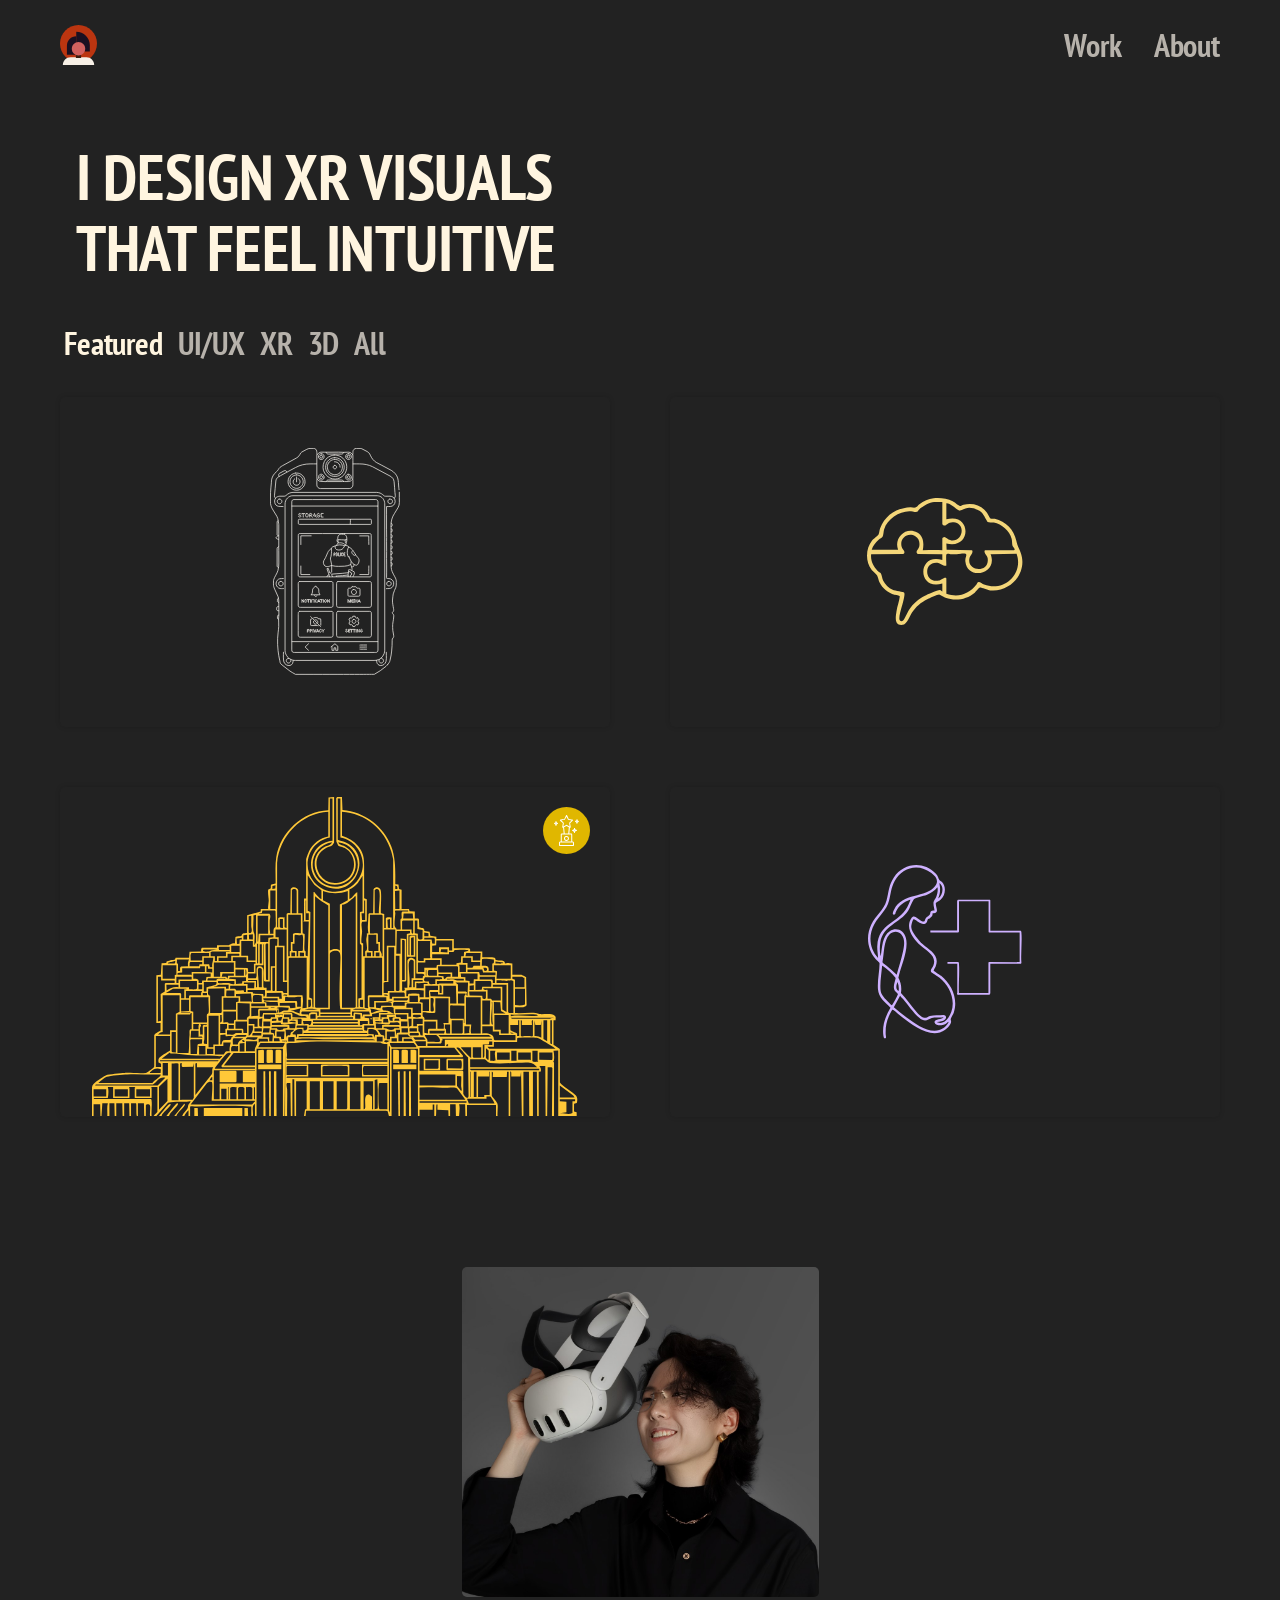
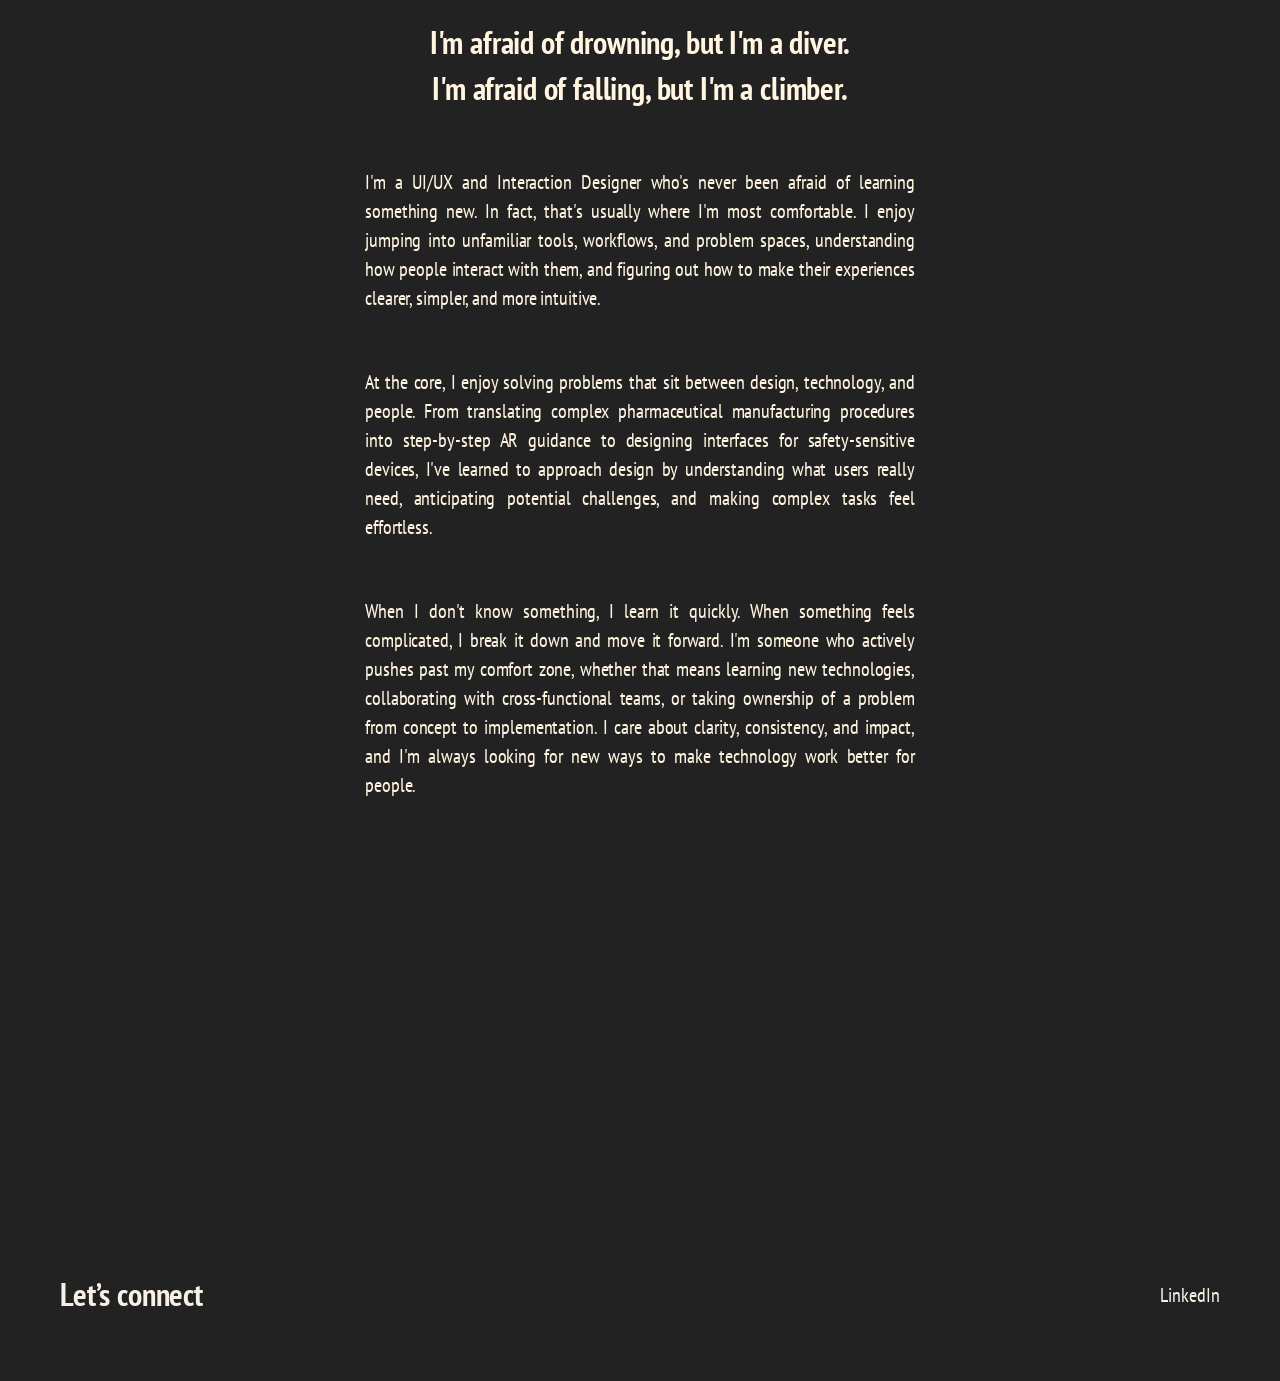
==== index.html @ 5ffb1cdc "Initial commit" ====
<!doctype html>
<html lang="en">
<head>
<meta charset="utf-8">
<meta name="viewport" content="width=device-width, initial-scale=1">
<title>Xinyu Jane Yao — Work</title>
<meta name="description" content="Xinyu Jane Yao — UI/UX, interaction and XR design portfolio.">
<link rel="icon" href="assets/logo.svg" type="image/svg+xml">
<link rel="preconnect" href="https://fonts.googleapis.com">
<link rel="stylesheet" href="https://fonts.googleapis.com/css2?family=PT+Sans+Narrow:wght@400;700&amp;display=swap">
<style>
body{margin:0;background:#222}
a{color:#fff5e0;text-decoration:none}a:hover{color:#ffffff}
.rot{transition:opacity 500ms ease-in-out, transform 500ms ease-in-out}
.fade{transition:opacity 300ms ease, box-shadow 300ms ease}
@media (prefers-reduced-motion: reduce){.rot,.fade{transition:none}}
</style>
<link rel="stylesheet" href="site.css">
</head>
<body>
<div style="width: 100%; min-height: 100vh; background: #222222; color: #fff5e0; font-family: 'PT Sans Narrow', sans-serif; display: flex; flex-direction: column; align-items: center; gap: 60px; overflow-x: clip">

<header style="width: 100%; max-width: 1280px; box-sizing: border-box; padding: 24px clamp(16px, 4.7vw, 60px); display: flex; justify-content: space-between; align-items: center; gap: 16px">
<a href="#" aria-label="Xinyu Jane Yao — home" style="display: block; width: 37px; height: 40px"><img src="assets/logo.svg" alt="" style="display: block; width: 37px; height: 40px"></a>
<nav aria-label="Main" style="display: flex; align-items: center; gap: 32px">
<a href="#" style="font-weight: 700; font-size: 32px; letter-spacing: -0.16px; line-height: 0.95; color: rgba(247,240,230,0.7); border-radius: 12px; padding: 6px 0">Work</a>
<a href="#about" style="font-weight: 700; font-size: 32px; letter-spacing: -0.16px; line-height: 0.95; color: rgba(247,240,230,0.7); border-radius: 12px; padding: 6px 0">About</a>
</nav>
</header>

<main style="width: 100%; display: flex; flex-direction: column; align-items: center; gap: 30px">
<section aria-label="Intro" style="width: 100%; max-width: 1160px; box-sizing: border-box; padding: 0 16px 15px">
<h1 style="margin: 0; font-weight: 700; font-size: clamp(36px, 5vw, 64px); letter-spacing: -0.32px; line-height: 0.85; color: #fff5e0; display: flex; flex-direction: column; gap: 16px">
<span>I DESIGN XR VISUALS</span>
<span>THAT FEEL <span style="position: relative; display: inline-block; vertical-align: baseline"><span aria-hidden="true" style="opacity: 0">INTUITIVE</span><span class="rot" aria-hidden="false" style="position: absolute; left: 0; top: 0; white-space: nowrap; opacity: 1; transform: translateY(0)">INTUITIVE</span><span class="rot" aria-hidden="true" style="position: absolute; left: 0; top: 0; white-space: nowrap; opacity: 0; transform: translateY(-8px)">IMMERSIVE</span><span class="rot" aria-hidden="true" style="position: absolute; left: 0; top: 0; white-space: nowrap; opacity: 0; transform: translateY(-8px)">JOYFUL</span></span></span>
</h1>
</section>

<section aria-label="Projects" style="width: 100%; max-width: 1220px; box-sizing: border-box; padding: 0 16px; display: flex; flex-direction: column; align-items: center">
<div role="group" aria-label="Filter projects" style="width: 100%; max-width: 1152px; display: flex; flex-wrap: wrap; align-items: center; gap: 15px">

<button type="button" aria-pressed="true" style="background: none; border: none; cursor: pointer; padding: 8px 0; min-height: 44px; border-radius: 12px; font-family: 'PT Sans Narrow', sans-serif; font-weight: 700; font-size: clamp(24px, 2.5vw, 32px); letter-spacing: -0.16px; line-height: 0.95; color: #fff5e0" data-filter="Featured">Featured</button>

<button type="button" aria-pressed="false" style="background: none; border: none; cursor: pointer; padding: 8px 0; min-height: 44px; border-radius: 12px; font-family: 'PT Sans Narrow', sans-serif; font-weight: 700; font-size: clamp(24px, 2.5vw, 32px); letter-spacing: -0.16px; line-height: 0.95; color: rgba(247,240,230,0.7)" data-filter="UI/UX">UI/UX</button>

<button type="button" aria-pressed="false" style="background: none; border: none; cursor: pointer; padding: 8px 0; min-height: 44px; border-radius: 12px; font-family: 'PT Sans Narrow', sans-serif; font-weight: 700; font-size: clamp(24px, 2.5vw, 32px); letter-spacing: -0.16px; line-height: 0.95; color: rgba(247,240,230,0.7)" data-filter="XR">XR</button>

<button type="button" aria-pressed="false" style="background: none; border: none; cursor: pointer; padding: 8px 0; min-height: 44px; border-radius: 12px; font-family: 'PT Sans Narrow', sans-serif; font-weight: 700; font-size: clamp(24px, 2.5vw, 32px); letter-spacing: -0.16px; line-height: 0.95; color: rgba(247,240,230,0.7)" data-filter="3D">3D</button>

<button type="button" aria-pressed="false" style="background: none; border: none; cursor: pointer; padding: 8px 0; min-height: 44px; border-radius: 12px; font-family: 'PT Sans Narrow', sans-serif; font-weight: 700; font-size: clamp(24px, 2.5vw, 32px); letter-spacing: -0.16px; line-height: 0.95; color: rgba(247,240,230,0.7)" data-filter="All">All</button>

</div>

<div style="width: 100%; max-width: 1160px; padding: 30px 0; display: flex; flex-wrap: wrap; justify-content: center; gap: 60px">

<a class="fade card" href="BWC.dc.html" aria-label="Body-Worn Camera — UI/UX | Human-Centered Design, 2026" style="--rgb: 244,242,237; position: relative; display: block; flex: 1 1 420px; max-width: 550px; min-width: 0; aspect-ratio: 5 / 3; border-radius: 5px; overflow: hidden; background: #222222; box-shadow: 0 0 5px 0 rgba(0,0,0,0.15)">
<div style="position: absolute; inset: 0; display: flex; justify-content: center; align-items: center">
<img src="assets/thumb-bwc.svg" alt="" style="display: block; width: 23.8%; height: 68.8%; object-fit: contain">
</div>

<div class="fade ov" style="position: absolute; inset: 0; border-radius: 5px; background: #222222; display: flex; flex-direction: column; align-items: center; justify-content: center; gap: 15px; box-shadow: inset 0 0 5px 0 rgba(244,242,237,0.25); opacity: 0">

<p style="position: relative; margin: 0; font-weight: 700; font-size: 32px; letter-spacing: -0.16px; line-height: 0.95; text-align: center; color: #fff5e0">Body-Worn Camera</p>
<div style="position: relative; display: flex; flex-direction: column; align-items: center">
<p style="margin: 0; font-size: 20px; letter-spacing: -0.1px; line-height: 1.45; text-align: center; color: #fff5e0">UI/UX | Human-Centered Design</p>
<p style="margin: 0; font-size: 20px; letter-spacing: -0.1px; line-height: 1.45; text-align: center; color: #fff5e0">2026</p>
</div>
</div>
</a>

<a class="fade card" href="AppliedBehavior.dc.html" aria-label="Applied Behavior — Medical | Education | Unity, 2025" style="--rgb: 244,214,121; position: relative; display: block; flex: 1 1 420px; max-width: 550px; min-width: 0; aspect-ratio: 5 / 3; border-radius: 5px; overflow: hidden; background: #222222; box-shadow: 0 0 5px 0 rgba(0,0,0,0.15)">
<div style="position: absolute; inset: 0; display: flex; justify-content: center; align-items: center">
<img src="assets/thumb-applied-behavior.svg" alt="" style="display: block; width: 28.5%; height: 38.8%; object-fit: contain">
</div>

<div class="fade ov" style="position: absolute; inset: 0; border-radius: 5px; background: #222222; display: flex; flex-direction: column; align-items: center; justify-content: center; gap: 15px; box-shadow: inset 0 0 5px 0 rgba(244,214,121,0.25); opacity: 0">

<p style="position: relative; margin: 0; font-weight: 700; font-size: 32px; letter-spacing: -0.16px; line-height: 0.95; text-align: center; color: #fff5e0">Applied Behavior</p>
<div style="position: relative; display: flex; flex-direction: column; align-items: center">
<p style="margin: 0; font-size: 20px; letter-spacing: -0.1px; line-height: 1.45; text-align: center; color: #fff5e0">Medical | Education | Unity</p>
<p style="margin: 0; font-size: 20px; letter-spacing: -0.1px; line-height: 1.45; text-align: center; color: #fff5e0">2025</p>
</div>
</div>
</a>

<a class="fade card" href="Machine.dc.html" aria-label="The Machine — 3D Environment Art | Unreal Engine, 2025" style="--rgb: 255,200,56; position: relative; display: block; flex: 1 1 420px; max-width: 550px; min-width: 0; aspect-ratio: 5 / 3; border-radius: 5px; overflow: hidden; background: #222222; box-shadow: 0 0 5px 0 rgba(0,0,0,0.15)">
<div style="position: absolute; inset: 0; display: flex; justify-content: center; align-items: flex-end">
<img src="assets/thumb-machine.svg" alt="" style="display: block; width: 88.24%; height: 96.97%; object-fit: contain">
</div>

<img src="assets/machine-medal.svg" alt="" style="position: absolute; right: 20px; top: 20px; width: 47px; height: 47px; z-index: 1">

<div class="fade ov" style="position: absolute; inset: 0; border-radius: 5px; background: #222222; display: flex; flex-direction: column; align-items: center; justify-content: center; gap: 15px; box-shadow: inset 0 0 5px 0 rgba(255,200,56,0.25); opacity: 0">

<img src="assets/render-0004.jpg" alt="" style="position: absolute; inset: 0; width: 100%; height: 100%; object-fit: cover; opacity: 0.2; border-radius: 5px; pointer-events: none">

<p style="position: relative; margin: 0; font-weight: 700; font-size: 32px; letter-spacing: -0.16px; line-height: 0.95; text-align: center; color: #fff5e0">The Machine</p>
<div style="position: relative; display: flex; flex-direction: column; align-items: center">
<p style="margin: 0; font-size: 20px; letter-spacing: -0.1px; line-height: 1.45; text-align: center; color: #fff5e0">3D Environment Art | Unreal Engine</p>
<p style="margin: 0; font-size: 20px; letter-spacing: -0.1px; line-height: 1.45; text-align: center; color: #fff5e0">2025</p>
</div>
</div>
</a>

<a class="fade card" href="Obstetrics.dc.html" aria-label="Obstetrics — Medical | Unity, 2025 - 2026" style="--rgb: 206,177,255; position: relative; display: block; flex: 1 1 420px; max-width: 550px; min-width: 0; aspect-ratio: 5 / 3; border-radius: 5px; overflow: hidden; background: #222222; box-shadow: 0 0 5px 0 rgba(0,0,0,0.15)">
<div style="position: absolute; inset: 0; display: flex; justify-content: center; align-items: center">
<img src="assets/thumb-obstetrics.svg" alt="" style="display: block; width: 28%; height: 52.7%; object-fit: contain">
</div>

<div class="fade ov" style="position: absolute; inset: 0; border-radius: 5px; background: #222222; display: flex; flex-direction: column; align-items: center; justify-content: center; gap: 15px; box-shadow: inset 0 0 5px 0 rgba(206,177,255,0.25); opacity: 0">

<p style="position: relative; margin: 0; font-weight: 700; font-size: 32px; letter-spacing: -0.16px; line-height: 0.95; text-align: center; color: #fff5e0">Obstetrics</p>
<div style="position: relative; display: flex; flex-direction: column; align-items: center">
<p style="margin: 0; font-size: 20px; letter-spacing: -0.1px; line-height: 1.45; text-align: center; color: #fff5e0">Medical | Unity</p>
<p style="margin: 0; font-size: 20px; letter-spacing: -0.1px; line-height: 1.45; text-align: center; color: #fff5e0">2025 - 2026</p>
</div>
</div>
</a>


</div>
</section>
</main>

<section id="about" aria-label="About Jane" style="width: 100%; max-width: 1280px; box-sizing: border-box; padding: 60px clamp(16px, 5vw, 64px); display: flex; flex-direction: column; align-items: center; gap: 30px; height: 1542px">
<img src="assets/profile.jpg" alt="Jane smiling and lifting a VR headset off her head" style="display: block; width: 357px; max-width: 100%; aspect-ratio: 357 / 330; object-fit: cover; object-position: 20% 0; border-radius: 5px">
<div style="width: 100%; max-width: 1160px; display: flex; flex-direction: column; align-items: center; gap: 45px">
<h2 style="margin: 0; width: 100%; font-weight: 700; font-size: 32px; letter-spacing: -0.16px; line-height: 0.95; text-align: center; color: #fff5e0; display: flex; flex-direction: column; gap: 16px">
<span>I'm afraid of drowning, but I'm a diver.</span>
<span>I'm afraid of falling, but I'm a climber.</span>
</h2>
<div style="width: 100%; display: flex; flex-direction: column; align-items: center; gap: 15px">
<div style="margin: 0; width: 100%; max-width: 550px; font-size: 20px; letter-spacing: -0.1px; line-height: 1.45; text-align: justify; color: #fff5e0"><p data-pm-slice="1 1 []">I'm a UI/UX and Interaction Designer who's never been afraid of learning something new. In fact, that's usually where I'm most comfortable. I enjoy jumping into unfamiliar tools, workflows, and problem spaces, understanding how people interact with them, and figuring out how to make their experiences clearer, simpler, and more intuitive.</p></div>
<div style="margin: 0; width: 100%; max-width: 550px; font-size: 20px; letter-spacing: -0.1px; line-height: 1.45; text-align: justify; color: #fff5e0"><p data-pm-slice="1 1 []">At the core, I enjoy solving problems that sit between design, technology, and people. From translating complex pharmaceutical manufacturing procedures into step-by-step AR guidance to designing interfaces for safety-sensitive devices, I've learned to approach design by understanding what users really need, anticipating potential challenges, and making complex tasks feel effortless.</p></div>
<div style="margin: 0; width: 100%; max-width: 550px; font-size: 20px; letter-spacing: -0.1px; line-height: 1.45; text-align: justify; color: #fff5e0"><p data-pm-slice="1 1 []">When I don't know something, I learn it quickly. When something feels complicated, I break it down and move it forward. I'm someone who actively pushes past my comfort zone, whether that means learning new technologies, collaborating with cross-functional teams, or taking ownership of a problem from concept to implementation. I care about clarity, consistency, and impact, and I'm always looking for new ways to make technology work better for people.</p></div>
</div>
</div>
</section>

<footer style="width: 100%; max-width: 1280px; box-sizing: border-box; padding: 64px clamp(16px, 4.7vw, 60px); display: flex; justify-content: space-between; align-items: center; gap: 16px">
<p style="margin: 0; font-weight: 700; font-size: 32px; letter-spacing: -0.16px; line-height: 0.95; color: #f7f0e6">Let’s connect</p>
<nav aria-label="Social">
<a href="https://www.linkedin.com/in/xinyu-jane-yao-3784961b5" style="display: inline-flex; align-items: center; min-height: 44px; font-size: 20px; color: #f7f0e6">LinkedIn</a>
</nav>
</footer>

</div>
<template data-view="UI/UX"><section aria-label="Projects" style="width: 100%; max-width: 1220px; box-sizing: border-box; padding: 0 16px; display: flex; flex-direction: column; align-items: center">
<div role="group" aria-label="Filter projects" style="width: 100%; max-width: 1152px; display: flex; flex-wrap: wrap; align-items: center; gap: 15px">

<button type="button" aria-pressed="false" style="background: none; border: none; cursor: pointer; padding: 8px 0; min-height: 44px; border-radius: 12px; font-family: 'PT Sans Narrow', sans-serif; font-weight: 700; font-size: clamp(24px, 2.5vw, 32px); letter-spacing: -0.16px; line-height: 0.95; color: rgba(247,240,230,0.7)" data-filter="Featured">Featured</button>

<button type="button" aria-pressed="true" style="background: none; border: none; cursor: pointer; padding: 8px 0; min-height: 44px; border-radius: 12px; font-family: 'PT Sans Narrow', sans-serif; font-weight: 700; font-size: clamp(24px, 2.5vw, 32px); letter-spacing: -0.16px; line-height: 0.95; color: #fff5e0" data-filter="UI/UX">UI/UX</button>

<button type="button" aria-pressed="false" style="background: none; border: none; cursor: pointer; padding: 8px 0; min-height: 44px; border-radius: 12px; font-family: 'PT Sans Narrow', sans-serif; font-weight: 700; font-size: clamp(24px, 2.5vw, 32px); letter-spacing: -0.16px; line-height: 0.95; color: rgba(247,240,230,0.7)" data-filter="XR">XR</button>

<button type="button" aria-pressed="false" style="background: none; border: none; cursor: pointer; padding: 8px 0; min-height: 44px; border-radius: 12px; font-family: 'PT Sans Narrow', sans-serif; font-weight: 700; font-size: clamp(24px, 2.5vw, 32px); letter-spacing: -0.16px; line-height: 0.95; color: rgba(247,240,230,0.7)" data-filter="3D">3D</button>

<button type="button" aria-pressed="false" style="background: none; border: none; cursor: pointer; padding: 8px 0; min-height: 44px; border-radius: 12px; font-family: 'PT Sans Narrow', sans-serif; font-weight: 700; font-size: clamp(24px, 2.5vw, 32px); letter-spacing: -0.16px; line-height: 0.95; color: rgba(247,240,230,0.7)" data-filter="All">All</button>

</div>

<div style="width: 100%; max-width: 1160px; padding: 30px 0; display: flex; flex-wrap: wrap; justify-content: center; gap: 60px">

<a class="fade card" href="BWC.dc.html" aria-label="Body-Worn Camera — UI/UX | Human-Centered Design, 2026" style="--rgb: 244,242,237; position: relative; display: block; flex: 1 1 420px; max-width: 550px; min-width: 0; aspect-ratio: 5 / 3; border-radius: 5px; overflow: hidden; background: #222222; box-shadow: 0 0 5px 0 rgba(0,0,0,0.15)">
<div style="position: absolute; inset: 0; display: flex; justify-content: center; align-items: center">
<img src="assets/thumb-bwc.svg" alt="" style="display: block; width: 23.8%; height: 68.8%; object-fit: contain">
</div>

<div class="fade ov" style="position: absolute; inset: 0; border-radius: 5px; background: #222222; display: flex; flex-direction: column; align-items: center; justify-content: center; gap: 15px; box-shadow: inset 0 0 5px 0 rgba(244,242,237,0.25); opacity: 0">

<p style="position: relative; margin: 0; font-weight: 700; font-size: 32px; letter-spacing: -0.16px; line-height: 0.95; text-align: center; color: #fff5e0">Body-Worn Camera</p>
<div style="position: relative; display: flex; flex-direction: column; align-items: center">
<p style="margin: 0; font-size: 20px; letter-spacing: -0.1px; line-height: 1.45; text-align: center; color: #fff5e0">UI/UX | Human-Centered Design</p>
<p style="margin: 0; font-size: 20px; letter-spacing: -0.1px; line-height: 1.45; text-align: center; color: #fff5e0">2026</p>
</div>
</div>
</a>


</div>
</section></template>
<template data-view="XR"><section aria-label="Projects" style="width: 100%; max-width: 1220px; box-sizing: border-box; padding: 0 16px; display: flex; flex-direction: column; align-items: center">
<div role="group" aria-label="Filter projects" style="width: 100%; max-width: 1152px; display: flex; flex-wrap: wrap; align-items: center; gap: 15px">

<button type="button" aria-pressed="false" style="background: none; border: none; cursor: pointer; padding: 8px 0; min-height: 44px; border-radius: 12px; font-family: 'PT Sans Narrow', sans-serif; font-weight: 700; font-size: clamp(24px, 2.5vw, 32px); letter-spacing: -0.16px; line-height: 0.95; color: rgba(247,240,230,0.7)" data-filter="Featured">Featured</button>

<button type="button" aria-pressed="false" style="background: none; border: none; cursor: pointer; padding: 8px 0; min-height: 44px; border-radius: 12px; font-family: 'PT Sans Narrow', sans-serif; font-weight: 700; font-size: clamp(24px, 2.5vw, 32px); letter-spacing: -0.16px; line-height: 0.95; color: rgba(247,240,230,0.7)" data-filter="UI/UX">UI/UX</button>

<button type="button" aria-pressed="true" style="background: none; border: none; cursor: pointer; padding: 8px 0; min-height: 44px; border-radius: 12px; font-family: 'PT Sans Narrow', sans-serif; font-weight: 700; font-size: clamp(24px, 2.5vw, 32px); letter-spacing: -0.16px; line-height: 0.95; color: #fff5e0" data-filter="XR">XR</button>

<button type="button" aria-pressed="false" style="background: none; border: none; cursor: pointer; padding: 8px 0; min-height: 44px; border-radius: 12px; font-family: 'PT Sans Narrow', sans-serif; font-weight: 700; font-size: clamp(24px, 2.5vw, 32px); letter-spacing: -0.16px; line-height: 0.95; color: rgba(247,240,230,0.7)" data-filter="3D">3D</button>

<button type="button" aria-pressed="false" style="background: none; border: none; cursor: pointer; padding: 8px 0; min-height: 44px; border-radius: 12px; font-family: 'PT Sans Narrow', sans-serif; font-weight: 700; font-size: clamp(24px, 2.5vw, 32px); letter-spacing: -0.16px; line-height: 0.95; color: rgba(247,240,230,0.7)" data-filter="All">All</button>

</div>

<div style="width: 100%; max-width: 1160px; padding: 30px 0; display: flex; flex-wrap: wrap; justify-content: center; gap: 60px">

<a class="fade card" href="AppliedBehavior.dc.html" aria-label="Applied Behavior — Medical | Education | Unity, 2025" style="--rgb: 244,214,121; position: relative; display: block; flex: 1 1 420px; max-width: 550px; min-width: 0; aspect-ratio: 5 / 3; border-radius: 5px; overflow: hidden; background: #222222; box-shadow: 0 0 5px 0 rgba(0,0,0,0.15)">
<div style="position: absolute; inset: 0; display: flex; justify-content: center; align-items: center">
<img src="assets/thumb-applied-behavior.svg" alt="" style="display: block; width: 28.5%; height: 38.8%; object-fit: contain">
</div>

<div class="fade ov" style="position: absolute; inset: 0; border-radius: 5px; background: #222222; display: flex; flex-direction: column; align-items: center; justify-content: center; gap: 15px; box-shadow: inset 0 0 5px 0 rgba(244,214,121,0.25); opacity: 0">

<p style="position: relative; margin: 0; font-weight: 700; font-size: 32px; letter-spacing: -0.16px; line-height: 0.95; text-align: center; color: #fff5e0">Applied Behavior</p>
<div style="position: relative; display: flex; flex-direction: column; align-items: center">
<p style="margin: 0; font-size: 20px; letter-spacing: -0.1px; line-height: 1.45; text-align: center; color: #fff5e0">Medical | Education | Unity</p>
<p style="margin: 0; font-size: 20px; letter-spacing: -0.1px; line-height: 1.45; text-align: center; color: #fff5e0">2025</p>
</div>
</div>
</a>

<a class="fade card" href="Obstetrics.dc.html" aria-label="Obstetrics — Medical | Unity, 2025 - 2026" style="--rgb: 206,177,255; position: relative; display: block; flex: 1 1 420px; max-width: 550px; min-width: 0; aspect-ratio: 5 / 3; border-radius: 5px; overflow: hidden; background: #222222; box-shadow: 0 0 5px 0 rgba(0,0,0,0.15)">
<div style="position: absolute; inset: 0; display: flex; justify-content: center; align-items: center">
<img src="assets/thumb-obstetrics.svg" alt="" style="display: block; width: 28%; height: 52.7%; object-fit: contain">
</div>

<div class="fade ov" style="position: absolute; inset: 0; border-radius: 5px; background: #222222; display: flex; flex-direction: column; align-items: center; justify-content: center; gap: 15px; box-shadow: inset 0 0 5px 0 rgba(206,177,255,0.25); opacity: 0">

<p style="position: relative; margin: 0; font-weight: 700; font-size: 32px; letter-spacing: -0.16px; line-height: 0.95; text-align: center; color: #fff5e0">Obstetrics</p>
<div style="position: relative; display: flex; flex-direction: column; align-items: center">
<p style="margin: 0; font-size: 20px; letter-spacing: -0.1px; line-height: 1.45; text-align: center; color: #fff5e0">Medical | Unity</p>
<p style="margin: 0; font-size: 20px; letter-spacing: -0.1px; line-height: 1.45; text-align: center; color: #fff5e0">2025 - 2026</p>
</div>
</div>
</a>

<a class="fade card" href="Eye.dc.html" aria-label="The Eye — Medical | XR, 2026" style="--rgb: 255,165,166; position: relative; display: block; flex: 1 1 420px; max-width: 550px; min-width: 0; aspect-ratio: 5 / 3; border-radius: 5px; overflow: hidden; background: #222222; box-shadow: 0 0 5px 0 rgba(0,0,0,0.15)">
<div style="position: absolute; inset: 0; display: flex; justify-content: center; align-items: center">
<img src="assets/thumb-eye.svg" alt="" style="display: block; width: 31.1%; height: 51.5%; object-fit: contain">
</div>

<div class="fade ov" style="position: absolute; inset: 0; border-radius: 5px; background: #222222; display: flex; flex-direction: column; align-items: center; justify-content: center; gap: 15px; box-shadow: inset 0 0 5px 0 rgba(255,165,166,0.25); opacity: 0">

<p style="position: relative; margin: 0; font-weight: 700; font-size: 32px; letter-spacing: -0.16px; line-height: 0.95; text-align: center; color: #fff5e0">The Eye</p>
<div style="position: relative; display: flex; flex-direction: column; align-items: center">
<p style="margin: 0; font-size: 20px; letter-spacing: -0.1px; line-height: 1.45; text-align: center; color: #fff5e0">Medical | XR</p>
<p style="margin: 0; font-size: 20px; letter-spacing: -0.1px; line-height: 1.45; text-align: center; color: #fff5e0">2026</p>
</div>
</div>
</a>


</div>
</section></template>
<template data-view="3D"><section aria-label="Projects" style="width: 100%; max-width: 1220px; box-sizing: border-box; padding: 0 16px; display: flex; flex-direction: column; align-items: center">
<div role="group" aria-label="Filter projects" style="width: 100%; max-width: 1152px; display: flex; flex-wrap: wrap; align-items: center; gap: 15px">

<button type="button" aria-pressed="false" style="background: none; border: none; cursor: pointer; padding: 8px 0; min-height: 44px; border-radius: 12px; font-family: 'PT Sans Narrow', sans-serif; font-weight: 700; font-size: clamp(24px, 2.5vw, 32px); letter-spacing: -0.16px; line-height: 0.95; color: rgba(247,240,230,0.7)" data-filter="Featured">Featured</button>

<button type="button" aria-pressed="false" style="background: none; border: none; cursor: pointer; padding: 8px 0; min-height: 44px; border-radius: 12px; font-family: 'PT Sans Narrow', sans-serif; font-weight: 700; font-size: clamp(24px, 2.5vw, 32px); letter-spacing: -0.16px; line-height: 0.95; color: rgba(247,240,230,0.7)" data-filter="UI/UX">UI/UX</button>

<button type="button" aria-pressed="false" style="background: none; border: none; cursor: pointer; padding: 8px 0; min-height: 44px; border-radius: 12px; font-family: 'PT Sans Narrow', sans-serif; font-weight: 700; font-size: clamp(24px, 2.5vw, 32px); letter-spacing: -0.16px; line-height: 0.95; color: rgba(247,240,230,0.7)" data-filter="XR">XR</button>

<button type="button" aria-pressed="true" style="background: none; border: none; cursor: pointer; padding: 8px 0; min-height: 44px; border-radius: 12px; font-family: 'PT Sans Narrow', sans-serif; font-weight: 700; font-size: clamp(24px, 2.5vw, 32px); letter-spacing: -0.16px; line-height: 0.95; color: #fff5e0" data-filter="3D">3D</button>

<button type="button" aria-pressed="false" style="background: none; border: none; cursor: pointer; padding: 8px 0; min-height: 44px; border-radius: 12px; font-family: 'PT Sans Narrow', sans-serif; font-weight: 700; font-size: clamp(24px, 2.5vw, 32px); letter-spacing: -0.16px; line-height: 0.95; color: rgba(247,240,230,0.7)" data-filter="All">All</button>

</div>

<div style="width: 100%; max-width: 1160px; padding: 30px 0; display: flex; flex-wrap: wrap; justify-content: center; gap: 60px">

<a class="fade card" href="Machine.dc.html" aria-label="The Machine — 3D Environment Art | Unreal Engine, 2025" style="--rgb: 255,200,56; position: relative; display: block; flex: 1 1 420px; max-width: 550px; min-width: 0; aspect-ratio: 5 / 3; border-radius: 5px; overflow: hidden; background: #222222; box-shadow: 0 0 5px 0 rgba(0,0,0,0.15)">
<div style="position: absolute; inset: 0; display: flex; justify-content: center; align-items: flex-end">
<img src="assets/thumb-machine.svg" alt="" style="display: block; width: 88.24%; height: 96.97%; object-fit: contain">
</div>

<img src="assets/machine-medal.svg" alt="" style="position: absolute; right: 20px; top: 20px; width: 47px; height: 47px; z-index: 1">

<div class="fade ov" style="position: absolute; inset: 0; border-radius: 5px; background: #222222; display: flex; flex-direction: column; align-items: center; justify-content: center; gap: 15px; box-shadow: inset 0 0 5px 0 rgba(255,200,56,0.25); opacity: 0">

<img src="assets/render-0004.jpg" alt="" style="position: absolute; inset: 0; width: 100%; height: 100%; object-fit: cover; opacity: 0.2; border-radius: 5px; pointer-events: none">

<p style="position: relative; margin: 0; font-weight: 700; font-size: 32px; letter-spacing: -0.16px; line-height: 0.95; text-align: center; color: #fff5e0">The Machine</p>
<div style="position: relative; display: flex; flex-direction: column; align-items: center">
<p style="margin: 0; font-size: 20px; letter-spacing: -0.1px; line-height: 1.45; text-align: center; color: #fff5e0">3D Environment Art | Unreal Engine</p>
<p style="margin: 0; font-size: 20px; letter-spacing: -0.1px; line-height: 1.45; text-align: center; color: #fff5e0">2025</p>
</div>
</div>
</a>

<a class="fade card" href="Temple.dc.html" aria-label="The Temple — 3D Environment Art | Unity, 2025" style="--rgb: 244,55,55; position: relative; display: block; flex: 1 1 420px; max-width: 550px; min-width: 0; aspect-ratio: 5 / 3; border-radius: 5px; overflow: hidden; background: #222222; box-shadow: 0 0 5px 0 rgba(0,0,0,0.15)">
<div style="position: absolute; inset: 0; display: flex; justify-content: center; align-items: center">
<img src="assets/thumb-temple.svg" alt="" style="display: block; width: 89%; height: 98.8%; object-fit: contain">
</div>

<div class="fade ov" style="position: absolute; inset: 0; border-radius: 5px; background: #222222; display: flex; flex-direction: column; align-items: center; justify-content: center; gap: 15px; box-shadow: inset 0 0 5px 0 rgba(244,55,55,0.25); opacity: 0">

<img src="assets/end-png.jpg" alt="" style="position: absolute; inset: 0; width: 100%; height: 100%; object-fit: cover; opacity: 0.2; border-radius: 5px; pointer-events: none">

<p style="position: relative; margin: 0; font-weight: 700; font-size: 32px; letter-spacing: -0.16px; line-height: 0.95; text-align: center; color: #fff5e0">The Temple</p>
<div style="position: relative; display: flex; flex-direction: column; align-items: center">
<p style="margin: 0; font-size: 20px; letter-spacing: -0.1px; line-height: 1.45; text-align: center; color: #fff5e0">3D Environment Art | Unity</p>
<p style="margin: 0; font-size: 20px; letter-spacing: -0.1px; line-height: 1.45; text-align: center; color: #fff5e0">2025</p>
</div>
</div>
</a>


</div>
</section></template>
<template data-view="All"><section aria-label="Projects" style="width: 100%; max-width: 1220px; box-sizing: border-box; padding: 0 16px; display: flex; flex-direction: column; align-items: center">
<div role="group" aria-label="Filter projects" style="width: 100%; max-width: 1152px; display: flex; flex-wrap: wrap; align-items: center; gap: 15px">

<button type="button" aria-pressed="false" style="background: none; border: none; cursor: pointer; padding: 8px 0; min-height: 44px; border-radius: 12px; font-family: 'PT Sans Narrow', sans-serif; font-weight: 700; font-size: clamp(24px, 2.5vw, 32px); letter-spacing: -0.16px; line-height: 0.95; color: rgba(247,240,230,0.7)" data-filter="Featured">Featured</button>

<button type="button" aria-pressed="false" style="background: none; border: none; cursor: pointer; padding: 8px 0; min-height: 44px; border-radius: 12px; font-family: 'PT Sans Narrow', sans-serif; font-weight: 700; font-size: clamp(24px, 2.5vw, 32px); letter-spacing: -0.16px; line-height: 0.95; color: rgba(247,240,230,0.7)" data-filter="UI/UX">UI/UX</button>

<button type="button" aria-pressed="false" style="background: none; border: none; cursor: pointer; padding: 8px 0; min-height: 44px; border-radius: 12px; font-family: 'PT Sans Narrow', sans-serif; font-weight: 700; font-size: clamp(24px, 2.5vw, 32px); letter-spacing: -0.16px; line-height: 0.95; color: rgba(247,240,230,0.7)" data-filter="XR">XR</button>

<button type="button" aria-pressed="false" style="background: none; border: none; cursor: pointer; padding: 8px 0; min-height: 44px; border-radius: 12px; font-family: 'PT Sans Narrow', sans-serif; font-weight: 700; font-size: clamp(24px, 2.5vw, 32px); letter-spacing: -0.16px; line-height: 0.95; color: rgba(247,240,230,0.7)" data-filter="3D">3D</button>

<button type="button" aria-pressed="true" style="background: none; border: none; cursor: pointer; padding: 8px 0; min-height: 44px; border-radius: 12px; font-family: 'PT Sans Narrow', sans-serif; font-weight: 700; font-size: clamp(24px, 2.5vw, 32px); letter-spacing: -0.16px; line-height: 0.95; color: #fff5e0" data-filter="All">All</button>

</div>

<div style="width: 100%; max-width: 1160px; padding: 30px 0; display: flex; flex-wrap: wrap; justify-content: center; gap: 60px">

<a class="fade card" href="BWC.dc.html" aria-label="Body-Worn Camera — UI/UX | Human-Centered Design, 2026" style="--rgb: 244,242,237; position: relative; display: block; flex: 1 1 420px; max-width: 550px; min-width: 0; aspect-ratio: 5 / 3; border-radius: 5px; overflow: hidden; background: #222222; box-shadow: 0 0 5px 0 rgba(0,0,0,0.15)">
<div style="position: absolute; inset: 0; display: flex; justify-content: center; align-items: center">
<img src="assets/thumb-bwc.svg" alt="" style="display: block; width: 23.8%; height: 68.8%; object-fit: contain">
</div>

<div class="fade ov" style="position: absolute; inset: 0; border-radius: 5px; background: #222222; display: flex; flex-direction: column; align-items: center; justify-content: center; gap: 15px; box-shadow: inset 0 0 5px 0 rgba(244,242,237,0.25); opacity: 0">

<p style="position: relative; margin: 0; font-weight: 700; font-size: 32px; letter-spacing: -0.16px; line-height: 0.95; text-align: center; color: #fff5e0">Body-Worn Camera</p>
<div style="position: relative; display: flex; flex-direction: column; align-items: center">
<p style="margin: 0; font-size: 20px; letter-spacing: -0.1px; line-height: 1.45; text-align: center; color: #fff5e0">UI/UX | Human-Centered Design</p>
<p style="margin: 0; font-size: 20px; letter-spacing: -0.1px; line-height: 1.45; text-align: center; color: #fff5e0">2026</p>
</div>
</div>
</a>

<a class="fade card" href="Machine.dc.html" aria-label="The Machine — 3D Environment Art | Unreal Engine, 2025" style="--rgb: 255,200,56; position: relative; display: block; flex: 1 1 420px; max-width: 550px; min-width: 0; aspect-ratio: 5 / 3; border-radius: 5px; overflow: hidden; background: #222222; box-shadow: 0 0 5px 0 rgba(0,0,0,0.15)">
<div style="position: absolute; inset: 0; display: flex; justify-content: center; align-items: flex-end">
<img src="assets/thumb-machine.svg" alt="" style="display: block; width: 88.24%; height: 96.97%; object-fit: contain">
</div>

<img src="assets/machine-medal.svg" alt="" style="position: absolute; right: 20px; top: 20px; width: 47px; height: 47px; z-index: 1">

<div class="fade ov" style="position: absolute; inset: 0; border-radius: 5px; background: #222222; display: flex; flex-direction: column; align-items: center; justify-content: center; gap: 15px; box-shadow: inset 0 0 5px 0 rgba(255,200,56,0.25); opacity: 0">

<img src="assets/render-0004.jpg" alt="" style="position: absolute; inset: 0; width: 100%; height: 100%; object-fit: cover; opacity: 0.2; border-radius: 5px; pointer-events: none">

<p style="position: relative; margin: 0; font-weight: 700; font-size: 32px; letter-spacing: -0.16px; line-height: 0.95; text-align: center; color: #fff5e0">The Machine</p>
<div style="position: relative; display: flex; flex-direction: column; align-items: center">
<p style="margin: 0; font-size: 20px; letter-spacing: -0.1px; line-height: 1.45; text-align: center; color: #fff5e0">3D Environment Art | Unreal Engine</p>
<p style="margin: 0; font-size: 20px; letter-spacing: -0.1px; line-height: 1.45; text-align: center; color: #fff5e0">2025</p>
</div>
</div>
</a>

<a class="fade card" href="AppliedBehavior.dc.html" aria-label="Applied Behavior — Medical | Education | Unity, 2025" style="--rgb: 244,214,121; position: relative; display: block; flex: 1 1 420px; max-width: 550px; min-width: 0; aspect-ratio: 5 / 3; border-radius: 5px; overflow: hidden; background: #222222; box-shadow: 0 0 5px 0 rgba(0,0,0,0.15)">
<div style="position: absolute; inset: 0; display: flex; justify-content: center; align-items: center">
<img src="assets/thumb-applied-behavior.svg" alt="" style="display: block; width: 28.5%; height: 38.8%; object-fit: contain">
</div>

<div class="fade ov" style="position: absolute; inset: 0; border-radius: 5px; background: #222222; display: flex; flex-direction: column; align-items: center; justify-content: center; gap: 15px; box-shadow: inset 0 0 5px 0 rgba(244,214,121,0.25); opacity: 0">

<p style="position: relative; margin: 0; font-weight: 700; font-size: 32px; letter-spacing: -0.16px; line-height: 0.95; text-align: center; color: #fff5e0">Applied Behavior</p>
<div style="position: relative; display: flex; flex-direction: column; align-items: center">
<p style="margin: 0; font-size: 20px; letter-spacing: -0.1px; line-height: 1.45; text-align: center; color: #fff5e0">Medical | Education | Unity</p>
<p style="margin: 0; font-size: 20px; letter-spacing: -0.1px; line-height: 1.45; text-align: center; color: #fff5e0">2025</p>
</div>
</div>
</a>

<a class="fade card" href="Temple.dc.html" aria-label="The Temple — 3D Environment Art | Unity, 2025" style="--rgb: 244,55,55; position: relative; display: block; flex: 1 1 420px; max-width: 550px; min-width: 0; aspect-ratio: 5 / 3; border-radius: 5px; overflow: hidden; background: #222222; box-shadow: 0 0 5px 0 rgba(0,0,0,0.15)">
<div style="position: absolute; inset: 0; display: flex; justify-content: center; align-items: center">
<img src="assets/thumb-temple.svg" alt="" style="display: block; width: 89%; height: 98.8%; object-fit: contain">
</div>

<div class="fade ov" style="position: absolute; inset: 0; border-radius: 5px; background: #222222; display: flex; flex-direction: column; align-items: center; justify-content: center; gap: 15px; box-shadow: inset 0 0 5px 0 rgba(244,55,55,0.25); opacity: 0">

<img src="assets/end-png.jpg" alt="" style="position: absolute; inset: 0; width: 100%; height: 100%; object-fit: cover; opacity: 0.2; border-radius: 5px; pointer-events: none">

<p style="position: relative; margin: 0; font-weight: 700; font-size: 32px; letter-spacing: -0.16px; line-height: 0.95; text-align: center; color: #fff5e0">The Temple</p>
<div style="position: relative; display: flex; flex-direction: column; align-items: center">
<p style="margin: 0; font-size: 20px; letter-spacing: -0.1px; line-height: 1.45; text-align: center; color: #fff5e0">3D Environment Art | Unity</p>
<p style="margin: 0; font-size: 20px; letter-spacing: -0.1px; line-height: 1.45; text-align: center; color: #fff5e0">2025</p>
</div>
</div>
</a>

<a class="fade card" href="Obstetrics.dc.html" aria-label="Obstetrics — Medical | Unity, 2025 - 2026" style="--rgb: 206,177,255; position: relative; display: block; flex: 1 1 420px; max-width: 550px; min-width: 0; aspect-ratio: 5 / 3; border-radius: 5px; overflow: hidden; background: #222222; box-shadow: 0 0 5px 0 rgba(0,0,0,0.15)">
<div style="position: absolute; inset: 0; display: flex; justify-content: center; align-items: center">
<img src="assets/thumb-obstetrics.svg" alt="" style="display: block; width: 28%; height: 52.7%; object-fit: contain">
</div>

<div class="fade ov" style="position: absolute; inset: 0; border-radius: 5px; background: #222222; display: flex; flex-direction: column; align-items: center; justify-content: center; gap: 15px; box-shadow: inset 0 0 5px 0 rgba(206,177,255,0.25); opacity: 0">

<p style="position: relative; margin: 0; font-weight: 700; font-size: 32px; letter-spacing: -0.16px; line-height: 0.95; text-align: center; color: #fff5e0">Obstetrics</p>
<div style="position: relative; display: flex; flex-direction: column; align-items: center">
<p style="margin: 0; font-size: 20px; letter-spacing: -0.1px; line-height: 1.45; text-align: center; color: #fff5e0">Medical | Unity</p>
<p style="margin: 0; font-size: 20px; letter-spacing: -0.1px; line-height: 1.45; text-align: center; color: #fff5e0">2025 - 2026</p>
</div>
</div>
</a>

<a class="fade card" href="Eye.dc.html" aria-label="The Eye — Medical | XR, 2026" style="--rgb: 255,165,166; position: relative; display: block; flex: 1 1 420px; max-width: 550px; min-width: 0; aspect-ratio: 5 / 3; border-radius: 5px; overflow: hidden; background: #222222; box-shadow: 0 0 5px 0 rgba(0,0,0,0.15)">
<div style="position: absolute; inset: 0; display: flex; justify-content: center; align-items: center">
<img src="assets/thumb-eye.svg" alt="" style="display: block; width: 31.1%; height: 51.5%; object-fit: contain">
</div>

<div class="fade ov" style="position: absolute; inset: 0; border-radius: 5px; background: #222222; display: flex; flex-direction: column; align-items: center; justify-content: center; gap: 15px; box-shadow: inset 0 0 5px 0 rgba(255,165,166,0.25); opacity: 0">

<p style="position: relative; margin: 0; font-weight: 700; font-size: 32px; letter-spacing: -0.16px; line-height: 0.95; text-align: center; color: #fff5e0">The Eye</p>
<div style="position: relative; display: flex; flex-direction: column; align-items: center">
<p style="margin: 0; font-size: 20px; letter-spacing: -0.1px; line-height: 1.45; text-align: center; color: #fff5e0">Medical | XR</p>
<p style="margin: 0; font-size: 20px; letter-spacing: -0.1px; line-height: 1.45; text-align: center; color: #fff5e0">2026</p>
</div>
</div>
</a>


</div>
</section></template>
<script src="site.js" defer></script>
</body>
</html>
---- site.css ----
/* Shared extras for the static export */
[hidden] { display: none !important; }
html { scroll-behavior: smooth; }
@media (prefers-reduced-motion: reduce) { html { scroll-behavior: auto; } }
:focus-visible { outline: 2px solid #fff5e0; outline-offset: 3px; }
/* Landing-page project cards: hover / keyboard focus state */
.card:hover, .card:focus-visible {
  box-shadow: 0 0 15px 0 rgba(var(--rgb), 0.15), 0 0 5px 0 rgba(0, 0, 0, 0.15) !important;
}
.card:hover .ov, .card:focus-visible .ov { opacity: 1 !important; }
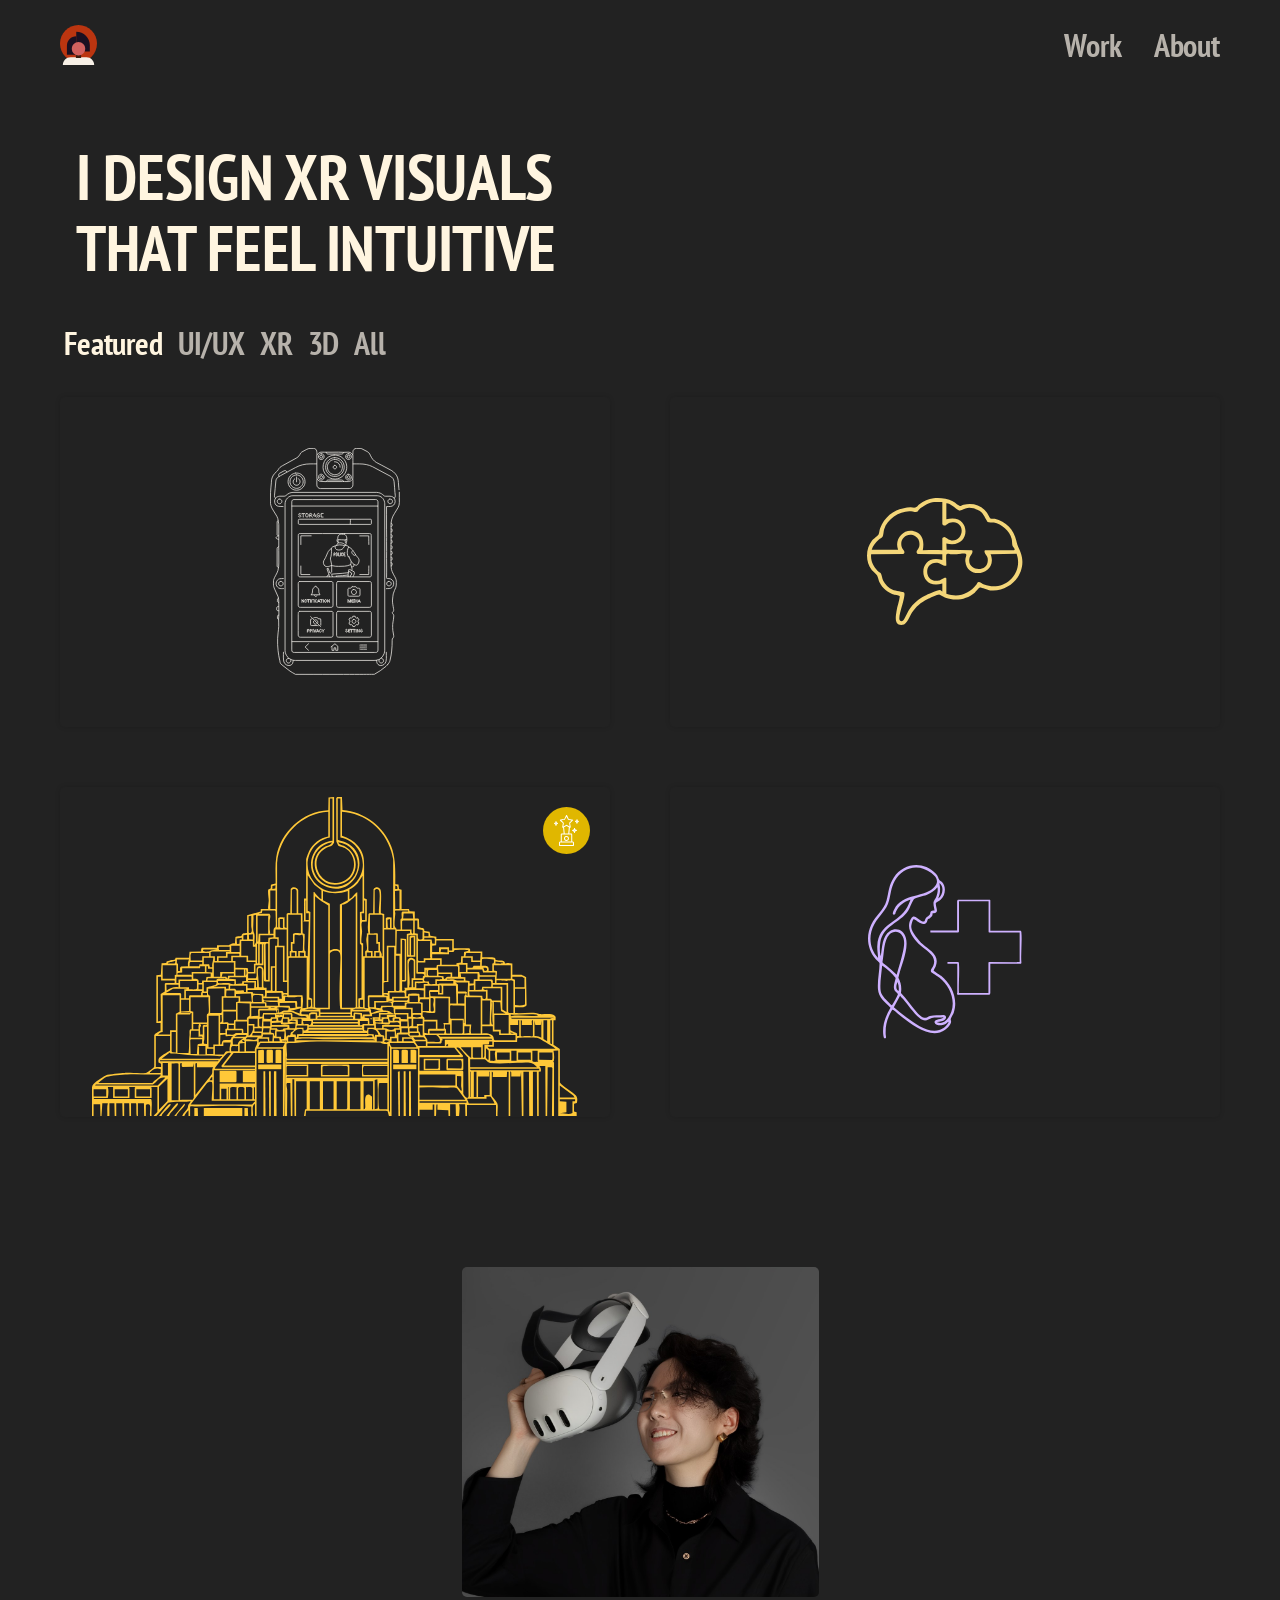
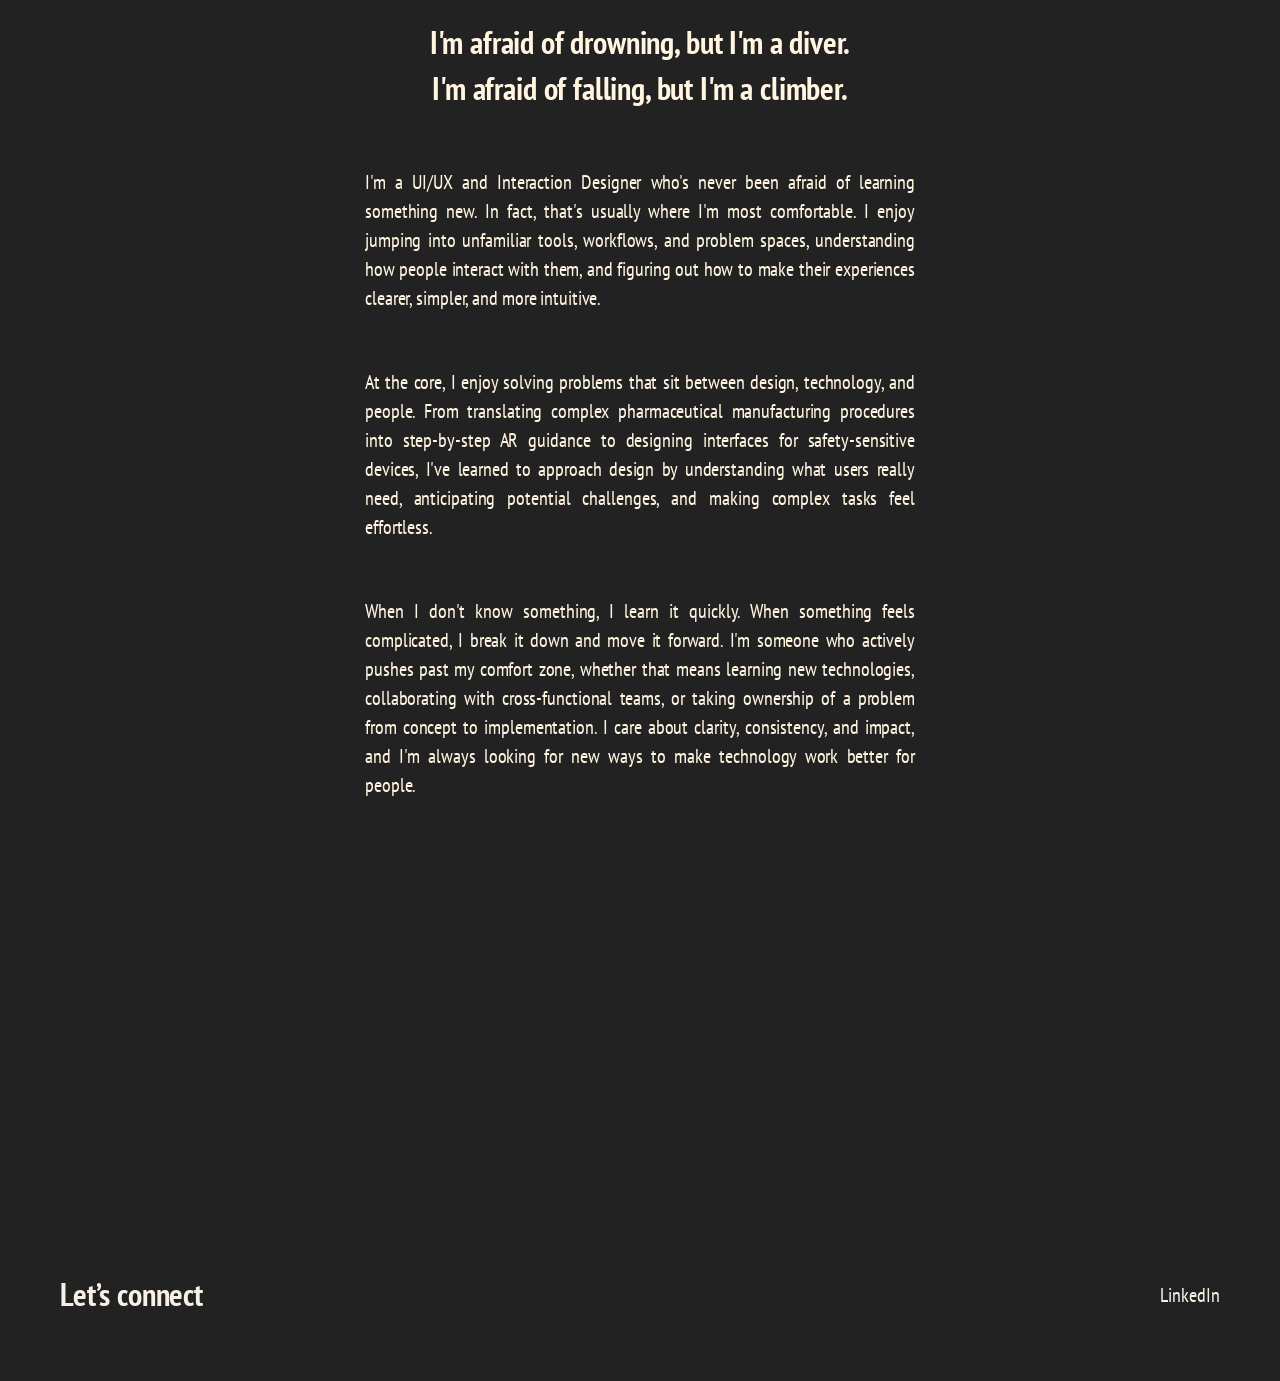
==== commit 80dc8111: "claude update 1733" ====
--- a/index.html
+++ b/index.html
@@ -13,7 +13,10 @@
 a{color:#fff5e0;text-decoration:none}a:hover{color:#ffffff}
 .rot{transition:opacity 500ms ease-in-out, transform 500ms ease-in-out}
 .fade{transition:opacity 300ms ease, box-shadow 300ms ease}
-@media (prefers-reduced-motion: reduce){.rot,.fade{transition:none}}
+.pump{transition:transform 260ms cubic-bezier(.34,1.7,.64,1);transform-origin:center}
+.pump:hover{transform:scale(1.06)}
+.pump-medal:hover{transform:scale(1.12)}
+@media (prefers-reduced-motion: reduce){.rot,.fade,.pump{transition:none}.pump:hover,.pump-medal:hover{transform:none}}
 </style>
 <link rel="stylesheet" href="site.css">
 </head>
@@ -53,69 +56,79 @@
 
 <div style="width: 100%; max-width: 1160px; padding: 30px 0; display: flex; flex-wrap: wrap; justify-content: center; gap: 60px">
 
-<a class="fade card" href="BWC.dc.html" aria-label="Body-Worn Camera — UI/UX | Human-Centered Design, 2026" style="--rgb: 244,242,237; position: relative; display: block; flex: 1 1 420px; max-width: 550px; min-width: 0; aspect-ratio: 5 / 3; border-radius: 5px; overflow: hidden; background: #222222; box-shadow: 0 0 5px 0 rgba(0,0,0,0.15)">
+<div class="fade card" style="--rgb: 244,242,237; position: relative; flex: 1 1 420px; max-width: 550px; min-width: 0; aspect-ratio: 5 / 3; border-radius: 5px; box-shadow: 0 0 5px 0 rgba(0,0,0,0.15)">
+<a href="bwc.html" aria-label="Body-Worn Camera — UI/UX | Human-Centered Design, 2026" style="position: absolute; inset: 0; display: block; border-radius: 5px; overflow: hidden; background: #222222">
 <div style="position: absolute; inset: 0; display: flex; justify-content: center; align-items: center">
 <img src="assets/thumb-bwc.svg" alt="" style="display: block; width: 23.8%; height: 68.8%; object-fit: contain">
 </div>
-
 <div class="fade ov" style="position: absolute; inset: 0; border-radius: 5px; background: #222222; display: flex; flex-direction: column; align-items: center; justify-content: center; gap: 15px; box-shadow: inset 0 0 5px 0 rgba(244,242,237,0.25); opacity: 0">
 
-<p style="position: relative; margin: 0; font-weight: 700; font-size: 32px; letter-spacing: -0.16px; line-height: 0.95; text-align: center; color: #fff5e0">Body-Worn Camera</p>
-<div style="position: relative; display: flex; flex-direction: column; align-items: center">
-<p style="margin: 0; font-size: 20px; letter-spacing: -0.1px; line-height: 1.45; text-align: center; color: #fff5e0">UI/UX | Human-Centered Design</p>
-<p style="margin: 0; font-size: 20px; letter-spacing: -0.1px; line-height: 1.45; text-align: center; color: #fff5e0">2026</p>
-</div>
-</div>
-</a>
-
-<a class="fade card" href="AppliedBehavior.dc.html" aria-label="Applied Behavior — Medical | Education | Unity, 2025" style="--rgb: 244,214,121; position: relative; display: block; flex: 1 1 420px; max-width: 550px; min-width: 0; aspect-ratio: 5 / 3; border-radius: 5px; overflow: hidden; background: #222222; box-shadow: 0 0 5px 0 rgba(0,0,0,0.15)">
+<p class="pump" style="position: relative; margin: 0; font-weight: 700; font-size: 32px; letter-spacing: -0.16px; line-height: 0.95; text-align: center; color: #fff5e0">Body-Worn Camera</p>
+<div style="position: relative; display: flex; flex-direction: column; align-items: center">
+<p class="pump" style="margin: 0; font-size: 20px; letter-spacing: -0.1px; line-height: 1.45; text-align: center; color: #fff5e0">UI/UX | Human-Centered Design</p>
+<p class="pump" style="margin: 0; font-size: 20px; letter-spacing: -0.1px; line-height: 1.45; text-align: center; color: #fff5e0">2026</p>
+</div>
+</div>
+</a>
+
+</div>
+
+<div class="fade card" style="--rgb: 244,214,121; position: relative; flex: 1 1 420px; max-width: 550px; min-width: 0; aspect-ratio: 5 / 3; border-radius: 5px; box-shadow: 0 0 5px 0 rgba(0,0,0,0.15)">
+<a href="applied-behavior.html" aria-label="Applied Behavior — Medical | Education | Unity, 2025" style="position: absolute; inset: 0; display: block; border-radius: 5px; overflow: hidden; background: #222222">
 <div style="position: absolute; inset: 0; display: flex; justify-content: center; align-items: center">
 <img src="assets/thumb-applied-behavior.svg" alt="" style="display: block; width: 28.5%; height: 38.8%; object-fit: contain">
 </div>
-
 <div class="fade ov" style="position: absolute; inset: 0; border-radius: 5px; background: #222222; display: flex; flex-direction: column; align-items: center; justify-content: center; gap: 15px; box-shadow: inset 0 0 5px 0 rgba(244,214,121,0.25); opacity: 0">
 
-<p style="position: relative; margin: 0; font-weight: 700; font-size: 32px; letter-spacing: -0.16px; line-height: 0.95; text-align: center; color: #fff5e0">Applied Behavior</p>
-<div style="position: relative; display: flex; flex-direction: column; align-items: center">
-<p style="margin: 0; font-size: 20px; letter-spacing: -0.1px; line-height: 1.45; text-align: center; color: #fff5e0">Medical | Education | Unity</p>
-<p style="margin: 0; font-size: 20px; letter-spacing: -0.1px; line-height: 1.45; text-align: center; color: #fff5e0">2025</p>
-</div>
-</div>
-</a>
-
-<a class="fade card" href="Machine.dc.html" aria-label="The Machine — 3D Environment Art | Unreal Engine, 2025" style="--rgb: 255,200,56; position: relative; display: block; flex: 1 1 420px; max-width: 550px; min-width: 0; aspect-ratio: 5 / 3; border-radius: 5px; overflow: hidden; background: #222222; box-shadow: 0 0 5px 0 rgba(0,0,0,0.15)">
+<p class="pump" style="position: relative; margin: 0; font-weight: 700; font-size: 32px; letter-spacing: -0.16px; line-height: 0.95; text-align: center; color: #fff5e0">Applied Behavior</p>
+<div style="position: relative; display: flex; flex-direction: column; align-items: center">
+<p class="pump" style="margin: 0; font-size: 20px; letter-spacing: -0.1px; line-height: 1.45; text-align: center; color: #fff5e0">Medical | Education | Unity</p>
+<p class="pump" style="margin: 0; font-size: 20px; letter-spacing: -0.1px; line-height: 1.45; text-align: center; color: #fff5e0">2025</p>
+</div>
+</div>
+</a>
+
+</div>
+
+<div class="fade card" style="--rgb: 255,200,56; position: relative; flex: 1 1 420px; max-width: 550px; min-width: 0; aspect-ratio: 5 / 3; border-radius: 5px; box-shadow: 0 0 5px 0 rgba(0,0,0,0.15)">
+<a href="machine.html" aria-label="The Machine — 3D Environment Art | Unreal Engine, 2025" style="position: absolute; inset: 0; display: block; border-radius: 5px; overflow: hidden; background: #222222">
 <div style="position: absolute; inset: 0; display: flex; justify-content: center; align-items: flex-end">
 <img src="assets/thumb-machine.svg" alt="" style="display: block; width: 88.24%; height: 96.97%; object-fit: contain">
 </div>
-
-<img src="assets/machine-medal.svg" alt="" style="position: absolute; right: 20px; top: 20px; width: 47px; height: 47px; z-index: 1">
-
 <div class="fade ov" style="position: absolute; inset: 0; border-radius: 5px; background: #222222; display: flex; flex-direction: column; align-items: center; justify-content: center; gap: 15px; box-shadow: inset 0 0 5px 0 rgba(255,200,56,0.25); opacity: 0">
 
 <img src="assets/render-0004.jpg" alt="" style="position: absolute; inset: 0; width: 100%; height: 100%; object-fit: cover; opacity: 0.2; border-radius: 5px; pointer-events: none">
 
-<p style="position: relative; margin: 0; font-weight: 700; font-size: 32px; letter-spacing: -0.16px; line-height: 0.95; text-align: center; color: #fff5e0">The Machine</p>
-<div style="position: relative; display: flex; flex-direction: column; align-items: center">
-<p style="margin: 0; font-size: 20px; letter-spacing: -0.1px; line-height: 1.45; text-align: center; color: #fff5e0">3D Environment Art | Unreal Engine</p>
-<p style="margin: 0; font-size: 20px; letter-spacing: -0.1px; line-height: 1.45; text-align: center; color: #fff5e0">2025</p>
-</div>
-</div>
-</a>
-
-<a class="fade card" href="Obstetrics.dc.html" aria-label="Obstetrics — Medical | Unity, 2025 - 2026" style="--rgb: 206,177,255; position: relative; display: block; flex: 1 1 420px; max-width: 550px; min-width: 0; aspect-ratio: 5 / 3; border-radius: 5px; overflow: hidden; background: #222222; box-shadow: 0 0 5px 0 rgba(0,0,0,0.15)">
+<p class="pump" style="position: relative; margin: 0; font-weight: 700; font-size: 32px; letter-spacing: -0.16px; line-height: 0.95; text-align: center; color: #fff5e0">The Machine</p>
+<div style="position: relative; display: flex; flex-direction: column; align-items: center">
+<p class="pump" style="margin: 0; font-size: 20px; letter-spacing: -0.1px; line-height: 1.45; text-align: center; color: #fff5e0">3D Environment Art | Unreal Engine</p>
+<p class="pump" style="margin: 0; font-size: 20px; letter-spacing: -0.1px; line-height: 1.45; text-align: center; color: #fff5e0">2025</p>
+</div>
+</div>
+</a>
+
+<a class="pump pump-medal" href="https://leartesstudios.com/challenges/veiled-realms-art-challenge" target="_blank" rel="noopener" aria-label="Veiled Realms Art Challenge, 3D Environment Student Winner (opens in a new tab)" style="position: absolute; right: 20px; top: 20px; width: 47px; height: 47px; z-index: 1; display: block; border-radius: 50%">
+<img src="assets/machine-medal.svg" alt="" style="display: block; width: 47px; height: 47px">
+</a>
+
+</div>
+
+<div class="fade card" style="--rgb: 206,177,255; position: relative; flex: 1 1 420px; max-width: 550px; min-width: 0; aspect-ratio: 5 / 3; border-radius: 5px; box-shadow: 0 0 5px 0 rgba(0,0,0,0.15)">
+<a href="obstetrics.html" aria-label="Obstetrics — Medical | Unity, 2025 - 2026" style="position: absolute; inset: 0; display: block; border-radius: 5px; overflow: hidden; background: #222222">
 <div style="position: absolute; inset: 0; display: flex; justify-content: center; align-items: center">
 <img src="assets/thumb-obstetrics.svg" alt="" style="display: block; width: 28%; height: 52.7%; object-fit: contain">
 </div>
-
 <div class="fade ov" style="position: absolute; inset: 0; border-radius: 5px; background: #222222; display: flex; flex-direction: column; align-items: center; justify-content: center; gap: 15px; box-shadow: inset 0 0 5px 0 rgba(206,177,255,0.25); opacity: 0">
 
-<p style="position: relative; margin: 0; font-weight: 700; font-size: 32px; letter-spacing: -0.16px; line-height: 0.95; text-align: center; color: #fff5e0">Obstetrics</p>
-<div style="position: relative; display: flex; flex-direction: column; align-items: center">
-<p style="margin: 0; font-size: 20px; letter-spacing: -0.1px; line-height: 1.45; text-align: center; color: #fff5e0">Medical | Unity</p>
-<p style="margin: 0; font-size: 20px; letter-spacing: -0.1px; line-height: 1.45; text-align: center; color: #fff5e0">2025 - 2026</p>
-</div>
-</div>
-</a>
+<p class="pump" style="position: relative; margin: 0; font-weight: 700; font-size: 32px; letter-spacing: -0.16px; line-height: 0.95; text-align: center; color: #fff5e0">Obstetrics</p>
+<div style="position: relative; display: flex; flex-direction: column; align-items: center">
+<p class="pump" style="margin: 0; font-size: 20px; letter-spacing: -0.1px; line-height: 1.45; text-align: center; color: #fff5e0">Medical | Unity</p>
+<p class="pump" style="margin: 0; font-size: 20px; letter-spacing: -0.1px; line-height: 1.45; text-align: center; color: #fff5e0">2025 - 2026</p>
+</div>
+</div>
+</a>
+
+</div>
 
 
 </div>
@@ -162,20 +175,22 @@
 
 <div style="width: 100%; max-width: 1160px; padding: 30px 0; display: flex; flex-wrap: wrap; justify-content: center; gap: 60px">
 
-<a class="fade card" href="BWC.dc.html" aria-label="Body-Worn Camera — UI/UX | Human-Centered Design, 2026" style="--rgb: 244,242,237; position: relative; display: block; flex: 1 1 420px; max-width: 550px; min-width: 0; aspect-ratio: 5 / 3; border-radius: 5px; overflow: hidden; background: #222222; box-shadow: 0 0 5px 0 rgba(0,0,0,0.15)">
+<div class="fade card" style="--rgb: 244,242,237; position: relative; flex: 1 1 420px; max-width: 550px; min-width: 0; aspect-ratio: 5 / 3; border-radius: 5px; box-shadow: 0 0 5px 0 rgba(0,0,0,0.15)">
+<a href="bwc.html" aria-label="Body-Worn Camera — UI/UX | Human-Centered Design, 2026" style="position: absolute; inset: 0; display: block; border-radius: 5px; overflow: hidden; background: #222222">
 <div style="position: absolute; inset: 0; display: flex; justify-content: center; align-items: center">
 <img src="assets/thumb-bwc.svg" alt="" style="display: block; width: 23.8%; height: 68.8%; object-fit: contain">
 </div>
-
 <div class="fade ov" style="position: absolute; inset: 0; border-radius: 5px; background: #222222; display: flex; flex-direction: column; align-items: center; justify-content: center; gap: 15px; box-shadow: inset 0 0 5px 0 rgba(244,242,237,0.25); opacity: 0">
 
-<p style="position: relative; margin: 0; font-weight: 700; font-size: 32px; letter-spacing: -0.16px; line-height: 0.95; text-align: center; color: #fff5e0">Body-Worn Camera</p>
-<div style="position: relative; display: flex; flex-direction: column; align-items: center">
-<p style="margin: 0; font-size: 20px; letter-spacing: -0.1px; line-height: 1.45; text-align: center; color: #fff5e0">UI/UX | Human-Centered Design</p>
-<p style="margin: 0; font-size: 20px; letter-spacing: -0.1px; line-height: 1.45; text-align: center; color: #fff5e0">2026</p>
-</div>
-</div>
-</a>
+<p class="pump" style="position: relative; margin: 0; font-weight: 700; font-size: 32px; letter-spacing: -0.16px; line-height: 0.95; text-align: center; color: #fff5e0">Body-Worn Camera</p>
+<div style="position: relative; display: flex; flex-direction: column; align-items: center">
+<p class="pump" style="margin: 0; font-size: 20px; letter-spacing: -0.1px; line-height: 1.45; text-align: center; color: #fff5e0">UI/UX | Human-Centered Design</p>
+<p class="pump" style="margin: 0; font-size: 20px; letter-spacing: -0.1px; line-height: 1.45; text-align: center; color: #fff5e0">2026</p>
+</div>
+</div>
+</a>
+
+</div>
 
 
 </div>
@@ -197,50 +212,56 @@
 
 <div style="width: 100%; max-width: 1160px; padding: 30px 0; display: flex; flex-wrap: wrap; justify-content: center; gap: 60px">
 
-<a class="fade card" href="AppliedBehavior.dc.html" aria-label="Applied Behavior — Medical | Education | Unity, 2025" style="--rgb: 244,214,121; position: relative; display: block; flex: 1 1 420px; max-width: 550px; min-width: 0; aspect-ratio: 5 / 3; border-radius: 5px; overflow: hidden; background: #222222; box-shadow: 0 0 5px 0 rgba(0,0,0,0.15)">
+<div class="fade card" style="--rgb: 244,214,121; position: relative; flex: 1 1 420px; max-width: 550px; min-width: 0; aspect-ratio: 5 / 3; border-radius: 5px; box-shadow: 0 0 5px 0 rgba(0,0,0,0.15)">
+<a href="applied-behavior.html" aria-label="Applied Behavior — Medical | Education | Unity, 2025" style="position: absolute; inset: 0; display: block; border-radius: 5px; overflow: hidden; background: #222222">
 <div style="position: absolute; inset: 0; display: flex; justify-content: center; align-items: center">
 <img src="assets/thumb-applied-behavior.svg" alt="" style="display: block; width: 28.5%; height: 38.8%; object-fit: contain">
 </div>
-
 <div class="fade ov" style="position: absolute; inset: 0; border-radius: 5px; background: #222222; display: flex; flex-direction: column; align-items: center; justify-content: center; gap: 15px; box-shadow: inset 0 0 5px 0 rgba(244,214,121,0.25); opacity: 0">
 
-<p style="position: relative; margin: 0; font-weight: 700; font-size: 32px; letter-spacing: -0.16px; line-height: 0.95; text-align: center; color: #fff5e0">Applied Behavior</p>
-<div style="position: relative; display: flex; flex-direction: column; align-items: center">
-<p style="margin: 0; font-size: 20px; letter-spacing: -0.1px; line-height: 1.45; text-align: center; color: #fff5e0">Medical | Education | Unity</p>
-<p style="margin: 0; font-size: 20px; letter-spacing: -0.1px; line-height: 1.45; text-align: center; color: #fff5e0">2025</p>
-</div>
-</div>
-</a>
-
-<a class="fade card" href="Obstetrics.dc.html" aria-label="Obstetrics — Medical | Unity, 2025 - 2026" style="--rgb: 206,177,255; position: relative; display: block; flex: 1 1 420px; max-width: 550px; min-width: 0; aspect-ratio: 5 / 3; border-radius: 5px; overflow: hidden; background: #222222; box-shadow: 0 0 5px 0 rgba(0,0,0,0.15)">
+<p class="pump" style="position: relative; margin: 0; font-weight: 700; font-size: 32px; letter-spacing: -0.16px; line-height: 0.95; text-align: center; color: #fff5e0">Applied Behavior</p>
+<div style="position: relative; display: flex; flex-direction: column; align-items: center">
+<p class="pump" style="margin: 0; font-size: 20px; letter-spacing: -0.1px; line-height: 1.45; text-align: center; color: #fff5e0">Medical | Education | Unity</p>
+<p class="pump" style="margin: 0; font-size: 20px; letter-spacing: -0.1px; line-height: 1.45; text-align: center; color: #fff5e0">2025</p>
+</div>
+</div>
+</a>
+
+</div>
+
+<div class="fade card" style="--rgb: 206,177,255; position: relative; flex: 1 1 420px; max-width: 550px; min-width: 0; aspect-ratio: 5 / 3; border-radius: 5px; box-shadow: 0 0 5px 0 rgba(0,0,0,0.15)">
+<a href="obstetrics.html" aria-label="Obstetrics — Medical | Unity, 2025 - 2026" style="position: absolute; inset: 0; display: block; border-radius: 5px; overflow: hidden; background: #222222">
 <div style="position: absolute; inset: 0; display: flex; justify-content: center; align-items: center">
 <img src="assets/thumb-obstetrics.svg" alt="" style="display: block; width: 28%; height: 52.7%; object-fit: contain">
 </div>
-
 <div class="fade ov" style="position: absolute; inset: 0; border-radius: 5px; background: #222222; display: flex; flex-direction: column; align-items: center; justify-content: center; gap: 15px; box-shadow: inset 0 0 5px 0 rgba(206,177,255,0.25); opacity: 0">
 
-<p style="position: relative; margin: 0; font-weight: 700; font-size: 32px; letter-spacing: -0.16px; line-height: 0.95; text-align: center; color: #fff5e0">Obstetrics</p>
-<div style="position: relative; display: flex; flex-direction: column; align-items: center">
-<p style="margin: 0; font-size: 20px; letter-spacing: -0.1px; line-height: 1.45; text-align: center; color: #fff5e0">Medical | Unity</p>
-<p style="margin: 0; font-size: 20px; letter-spacing: -0.1px; line-height: 1.45; text-align: center; color: #fff5e0">2025 - 2026</p>
-</div>
-</div>
-</a>
-
-<a class="fade card" href="Eye.dc.html" aria-label="The Eye — Medical | XR, 2026" style="--rgb: 255,165,166; position: relative; display: block; flex: 1 1 420px; max-width: 550px; min-width: 0; aspect-ratio: 5 / 3; border-radius: 5px; overflow: hidden; background: #222222; box-shadow: 0 0 5px 0 rgba(0,0,0,0.15)">
+<p class="pump" style="position: relative; margin: 0; font-weight: 700; font-size: 32px; letter-spacing: -0.16px; line-height: 0.95; text-align: center; color: #fff5e0">Obstetrics</p>
+<div style="position: relative; display: flex; flex-direction: column; align-items: center">
+<p class="pump" style="margin: 0; font-size: 20px; letter-spacing: -0.1px; line-height: 1.45; text-align: center; color: #fff5e0">Medical | Unity</p>
+<p class="pump" style="margin: 0; font-size: 20px; letter-spacing: -0.1px; line-height: 1.45; text-align: center; color: #fff5e0">2025 - 2026</p>
+</div>
+</div>
+</a>
+
+</div>
+
+<div class="fade card" style="--rgb: 255,165,166; position: relative; flex: 1 1 420px; max-width: 550px; min-width: 0; aspect-ratio: 5 / 3; border-radius: 5px; box-shadow: 0 0 5px 0 rgba(0,0,0,0.15)">
+<a href="eye.html" aria-label="The Eye — Medical | XR, 2026" style="position: absolute; inset: 0; display: block; border-radius: 5px; overflow: hidden; background: #222222">
 <div style="position: absolute; inset: 0; display: flex; justify-content: center; align-items: center">
 <img src="assets/thumb-eye.svg" alt="" style="display: block; width: 31.1%; height: 51.5%; object-fit: contain">
 </div>
-
 <div class="fade ov" style="position: absolute; inset: 0; border-radius: 5px; background: #222222; display: flex; flex-direction: column; align-items: center; justify-content: center; gap: 15px; box-shadow: inset 0 0 5px 0 rgba(255,165,166,0.25); opacity: 0">
 
-<p style="position: relative; margin: 0; font-weight: 700; font-size: 32px; letter-spacing: -0.16px; line-height: 0.95; text-align: center; color: #fff5e0">The Eye</p>
-<div style="position: relative; display: flex; flex-direction: column; align-items: center">
-<p style="margin: 0; font-size: 20px; letter-spacing: -0.1px; line-height: 1.45; text-align: center; color: #fff5e0">Medical | XR</p>
-<p style="margin: 0; font-size: 20px; letter-spacing: -0.1px; line-height: 1.45; text-align: center; color: #fff5e0">2026</p>
-</div>
-</div>
-</a>
+<p class="pump" style="position: relative; margin: 0; font-weight: 700; font-size: 32px; letter-spacing: -0.16px; line-height: 0.95; text-align: center; color: #fff5e0">The Eye</p>
+<div style="position: relative; display: flex; flex-direction: column; align-items: center">
+<p class="pump" style="margin: 0; font-size: 20px; letter-spacing: -0.1px; line-height: 1.45; text-align: center; color: #fff5e0">Medical | XR</p>
+<p class="pump" style="margin: 0; font-size: 20px; letter-spacing: -0.1px; line-height: 1.45; text-align: center; color: #fff5e0">2026</p>
+</div>
+</div>
+</a>
+
+</div>
 
 
 </div>
@@ -262,41 +283,47 @@
 
 <div style="width: 100%; max-width: 1160px; padding: 30px 0; display: flex; flex-wrap: wrap; justify-content: center; gap: 60px">
 
-<a class="fade card" href="Machine.dc.html" aria-label="The Machine — 3D Environment Art | Unreal Engine, 2025" style="--rgb: 255,200,56; position: relative; display: block; flex: 1 1 420px; max-width: 550px; min-width: 0; aspect-ratio: 5 / 3; border-radius: 5px; overflow: hidden; background: #222222; box-shadow: 0 0 5px 0 rgba(0,0,0,0.15)">
+<div class="fade card" style="--rgb: 255,200,56; position: relative; flex: 1 1 420px; max-width: 550px; min-width: 0; aspect-ratio: 5 / 3; border-radius: 5px; box-shadow: 0 0 5px 0 rgba(0,0,0,0.15)">
+<a href="machine.html" aria-label="The Machine — 3D Environment Art | Unreal Engine, 2025" style="position: absolute; inset: 0; display: block; border-radius: 5px; overflow: hidden; background: #222222">
 <div style="position: absolute; inset: 0; display: flex; justify-content: center; align-items: flex-end">
 <img src="assets/thumb-machine.svg" alt="" style="display: block; width: 88.24%; height: 96.97%; object-fit: contain">
 </div>
-
-<img src="assets/machine-medal.svg" alt="" style="position: absolute; right: 20px; top: 20px; width: 47px; height: 47px; z-index: 1">
-
 <div class="fade ov" style="position: absolute; inset: 0; border-radius: 5px; background: #222222; display: flex; flex-direction: column; align-items: center; justify-content: center; gap: 15px; box-shadow: inset 0 0 5px 0 rgba(255,200,56,0.25); opacity: 0">
 
 <img src="assets/render-0004.jpg" alt="" style="position: absolute; inset: 0; width: 100%; height: 100%; object-fit: cover; opacity: 0.2; border-radius: 5px; pointer-events: none">
 
-<p style="position: relative; margin: 0; font-weight: 700; font-size: 32px; letter-spacing: -0.16px; line-height: 0.95; text-align: center; color: #fff5e0">The Machine</p>
-<div style="position: relative; display: flex; flex-direction: column; align-items: center">
-<p style="margin: 0; font-size: 20px; letter-spacing: -0.1px; line-height: 1.45; text-align: center; color: #fff5e0">3D Environment Art | Unreal Engine</p>
-<p style="margin: 0; font-size: 20px; letter-spacing: -0.1px; line-height: 1.45; text-align: center; color: #fff5e0">2025</p>
-</div>
-</div>
-</a>
-
-<a class="fade card" href="Temple.dc.html" aria-label="The Temple — 3D Environment Art | Unity, 2025" style="--rgb: 244,55,55; position: relative; display: block; flex: 1 1 420px; max-width: 550px; min-width: 0; aspect-ratio: 5 / 3; border-radius: 5px; overflow: hidden; background: #222222; box-shadow: 0 0 5px 0 rgba(0,0,0,0.15)">
+<p class="pump" style="position: relative; margin: 0; font-weight: 700; font-size: 32px; letter-spacing: -0.16px; line-height: 0.95; text-align: center; color: #fff5e0">The Machine</p>
+<div style="position: relative; display: flex; flex-direction: column; align-items: center">
+<p class="pump" style="margin: 0; font-size: 20px; letter-spacing: -0.1px; line-height: 1.45; text-align: center; color: #fff5e0">3D Environment Art | Unreal Engine</p>
+<p class="pump" style="margin: 0; font-size: 20px; letter-spacing: -0.1px; line-height: 1.45; text-align: center; color: #fff5e0">2025</p>
+</div>
+</div>
+</a>
+
+<a class="pump pump-medal" href="https://leartesstudios.com/challenges/veiled-realms-art-challenge" target="_blank" rel="noopener" aria-label="Veiled Realms Art Challenge, 3D Environment Student Winner (opens in a new tab)" style="position: absolute; right: 20px; top: 20px; width: 47px; height: 47px; z-index: 1; display: block; border-radius: 50%">
+<img src="assets/machine-medal.svg" alt="" style="display: block; width: 47px; height: 47px">
+</a>
+
+</div>
+
+<div class="fade card" style="--rgb: 244,55,55; position: relative; flex: 1 1 420px; max-width: 550px; min-width: 0; aspect-ratio: 5 / 3; border-radius: 5px; box-shadow: 0 0 5px 0 rgba(0,0,0,0.15)">
+<a href="temple.html" aria-label="The Temple — 3D Environment Art | Unity, 2025" style="position: absolute; inset: 0; display: block; border-radius: 5px; overflow: hidden; background: #222222">
 <div style="position: absolute; inset: 0; display: flex; justify-content: center; align-items: center">
 <img src="assets/thumb-temple.svg" alt="" style="display: block; width: 89%; height: 98.8%; object-fit: contain">
 </div>
-
 <div class="fade ov" style="position: absolute; inset: 0; border-radius: 5px; background: #222222; display: flex; flex-direction: column; align-items: center; justify-content: center; gap: 15px; box-shadow: inset 0 0 5px 0 rgba(244,55,55,0.25); opacity: 0">
 
 <img src="assets/end-png.jpg" alt="" style="position: absolute; inset: 0; width: 100%; height: 100%; object-fit: cover; opacity: 0.2; border-radius: 5px; pointer-events: none">
 
-<p style="position: relative; margin: 0; font-weight: 700; font-size: 32px; letter-spacing: -0.16px; line-height: 0.95; text-align: center; color: #fff5e0">The Temple</p>
-<div style="position: relative; display: flex; flex-direction: column; align-items: center">
-<p style="margin: 0; font-size: 20px; letter-spacing: -0.1px; line-height: 1.45; text-align: center; color: #fff5e0">3D Environment Art | Unity</p>
-<p style="margin: 0; font-size: 20px; letter-spacing: -0.1px; line-height: 1.45; text-align: center; color: #fff5e0">2025</p>
-</div>
-</div>
-</a>
+<p class="pump" style="position: relative; margin: 0; font-weight: 700; font-size: 32px; letter-spacing: -0.16px; line-height: 0.95; text-align: center; color: #fff5e0">The Temple</p>
+<div style="position: relative; display: flex; flex-direction: column; align-items: center">
+<p class="pump" style="margin: 0; font-size: 20px; letter-spacing: -0.1px; line-height: 1.45; text-align: center; color: #fff5e0">3D Environment Art | Unity</p>
+<p class="pump" style="margin: 0; font-size: 20px; letter-spacing: -0.1px; line-height: 1.45; text-align: center; color: #fff5e0">2025</p>
+</div>
+</div>
+</a>
+
+</div>
 
 
 </div>
@@ -318,101 +345,115 @@
 
 <div style="width: 100%; max-width: 1160px; padding: 30px 0; display: flex; flex-wrap: wrap; justify-content: center; gap: 60px">
 
-<a class="fade card" href="BWC.dc.html" aria-label="Body-Worn Camera — UI/UX | Human-Centered Design, 2026" style="--rgb: 244,242,237; position: relative; display: block; flex: 1 1 420px; max-width: 550px; min-width: 0; aspect-ratio: 5 / 3; border-radius: 5px; overflow: hidden; background: #222222; box-shadow: 0 0 5px 0 rgba(0,0,0,0.15)">
+<div class="fade card" style="--rgb: 244,242,237; position: relative; flex: 1 1 420px; max-width: 550px; min-width: 0; aspect-ratio: 5 / 3; border-radius: 5px; box-shadow: 0 0 5px 0 rgba(0,0,0,0.15)">
+<a href="bwc.html" aria-label="Body-Worn Camera — UI/UX | Human-Centered Design, 2026" style="position: absolute; inset: 0; display: block; border-radius: 5px; overflow: hidden; background: #222222">
 <div style="position: absolute; inset: 0; display: flex; justify-content: center; align-items: center">
 <img src="assets/thumb-bwc.svg" alt="" style="display: block; width: 23.8%; height: 68.8%; object-fit: contain">
 </div>
-
 <div class="fade ov" style="position: absolute; inset: 0; border-radius: 5px; background: #222222; display: flex; flex-direction: column; align-items: center; justify-content: center; gap: 15px; box-shadow: inset 0 0 5px 0 rgba(244,242,237,0.25); opacity: 0">
 
-<p style="position: relative; margin: 0; font-weight: 700; font-size: 32px; letter-spacing: -0.16px; line-height: 0.95; text-align: center; color: #fff5e0">Body-Worn Camera</p>
-<div style="position: relative; display: flex; flex-direction: column; align-items: center">
-<p style="margin: 0; font-size: 20px; letter-spacing: -0.1px; line-height: 1.45; text-align: center; color: #fff5e0">UI/UX | Human-Centered Design</p>
-<p style="margin: 0; font-size: 20px; letter-spacing: -0.1px; line-height: 1.45; text-align: center; color: #fff5e0">2026</p>
-</div>
-</div>
-</a>
-
-<a class="fade card" href="Machine.dc.html" aria-label="The Machine — 3D Environment Art | Unreal Engine, 2025" style="--rgb: 255,200,56; position: relative; display: block; flex: 1 1 420px; max-width: 550px; min-width: 0; aspect-ratio: 5 / 3; border-radius: 5px; overflow: hidden; background: #222222; box-shadow: 0 0 5px 0 rgba(0,0,0,0.15)">
+<p class="pump" style="position: relative; margin: 0; font-weight: 700; font-size: 32px; letter-spacing: -0.16px; line-height: 0.95; text-align: center; color: #fff5e0">Body-Worn Camera</p>
+<div style="position: relative; display: flex; flex-direction: column; align-items: center">
+<p class="pump" style="margin: 0; font-size: 20px; letter-spacing: -0.1px; line-height: 1.45; text-align: center; color: #fff5e0">UI/UX | Human-Centered Design</p>
+<p class="pump" style="margin: 0; font-size: 20px; letter-spacing: -0.1px; line-height: 1.45; text-align: center; color: #fff5e0">2026</p>
+</div>
+</div>
+</a>
+
+</div>
+
+<div class="fade card" style="--rgb: 255,200,56; position: relative; flex: 1 1 420px; max-width: 550px; min-width: 0; aspect-ratio: 5 / 3; border-radius: 5px; box-shadow: 0 0 5px 0 rgba(0,0,0,0.15)">
+<a href="machine.html" aria-label="The Machine — 3D Environment Art | Unreal Engine, 2025" style="position: absolute; inset: 0; display: block; border-radius: 5px; overflow: hidden; background: #222222">
 <div style="position: absolute; inset: 0; display: flex; justify-content: center; align-items: flex-end">
 <img src="assets/thumb-machine.svg" alt="" style="display: block; width: 88.24%; height: 96.97%; object-fit: contain">
 </div>
-
-<img src="assets/machine-medal.svg" alt="" style="position: absolute; right: 20px; top: 20px; width: 47px; height: 47px; z-index: 1">
-
 <div class="fade ov" style="position: absolute; inset: 0; border-radius: 5px; background: #222222; display: flex; flex-direction: column; align-items: center; justify-content: center; gap: 15px; box-shadow: inset 0 0 5px 0 rgba(255,200,56,0.25); opacity: 0">
 
 <img src="assets/render-0004.jpg" alt="" style="position: absolute; inset: 0; width: 100%; height: 100%; object-fit: cover; opacity: 0.2; border-radius: 5px; pointer-events: none">
 
-<p style="position: relative; margin: 0; font-weight: 700; font-size: 32px; letter-spacing: -0.16px; line-height: 0.95; text-align: center; color: #fff5e0">The Machine</p>
-<div style="position: relative; display: flex; flex-direction: column; align-items: center">
-<p style="margin: 0; font-size: 20px; letter-spacing: -0.1px; line-height: 1.45; text-align: center; color: #fff5e0">3D Environment Art | Unreal Engine</p>
-<p style="margin: 0; font-size: 20px; letter-spacing: -0.1px; line-height: 1.45; text-align: center; color: #fff5e0">2025</p>
-</div>
-</div>
-</a>
-
-<a class="fade card" href="AppliedBehavior.dc.html" aria-label="Applied Behavior — Medical | Education | Unity, 2025" style="--rgb: 244,214,121; position: relative; display: block; flex: 1 1 420px; max-width: 550px; min-width: 0; aspect-ratio: 5 / 3; border-radius: 5px; overflow: hidden; background: #222222; box-shadow: 0 0 5px 0 rgba(0,0,0,0.15)">
+<p class="pump" style="position: relative; margin: 0; font-weight: 700; font-size: 32px; letter-spacing: -0.16px; line-height: 0.95; text-align: center; color: #fff5e0">The Machine</p>
+<div style="position: relative; display: flex; flex-direction: column; align-items: center">
+<p class="pump" style="margin: 0; font-size: 20px; letter-spacing: -0.1px; line-height: 1.45; text-align: center; color: #fff5e0">3D Environment Art | Unreal Engine</p>
+<p class="pump" style="margin: 0; font-size: 20px; letter-spacing: -0.1px; line-height: 1.45; text-align: center; color: #fff5e0">2025</p>
+</div>
+</div>
+</a>
+
+<a class="pump pump-medal" href="https://leartesstudios.com/challenges/veiled-realms-art-challenge" target="_blank" rel="noopener" aria-label="Veiled Realms Art Challenge, 3D Environment Student Winner (opens in a new tab)" style="position: absolute; right: 20px; top: 20px; width: 47px; height: 47px; z-index: 1; display: block; border-radius: 50%">
+<img src="assets/machine-medal.svg" alt="" style="display: block; width: 47px; height: 47px">
+</a>
+
+</div>
+
+<div class="fade card" style="--rgb: 244,214,121; position: relative; flex: 1 1 420px; max-width: 550px; min-width: 0; aspect-ratio: 5 / 3; border-radius: 5px; box-shadow: 0 0 5px 0 rgba(0,0,0,0.15)">
+<a href="applied-behavior.html" aria-label="Applied Behavior — Medical | Education | Unity, 2025" style="position: absolute; inset: 0; display: block; border-radius: 5px; overflow: hidden; background: #222222">
 <div style="position: absolute; inset: 0; display: flex; justify-content: center; align-items: center">
 <img src="assets/thumb-applied-behavior.svg" alt="" style="display: block; width: 28.5%; height: 38.8%; object-fit: contain">
 </div>
-
 <div class="fade ov" style="position: absolute; inset: 0; border-radius: 5px; background: #222222; display: flex; flex-direction: column; align-items: center; justify-content: center; gap: 15px; box-shadow: inset 0 0 5px 0 rgba(244,214,121,0.25); opacity: 0">
 
-<p style="position: relative; margin: 0; font-weight: 700; font-size: 32px; letter-spacing: -0.16px; line-height: 0.95; text-align: center; color: #fff5e0">Applied Behavior</p>
-<div style="position: relative; display: flex; flex-direction: column; align-items: center">
-<p style="margin: 0; font-size: 20px; letter-spacing: -0.1px; line-height: 1.45; text-align: center; color: #fff5e0">Medical | Education | Unity</p>
-<p style="margin: 0; font-size: 20px; letter-spacing: -0.1px; line-height: 1.45; text-align: center; color: #fff5e0">2025</p>
-</div>
-</div>
-</a>
-
-<a class="fade card" href="Temple.dc.html" aria-label="The Temple — 3D Environment Art | Unity, 2025" style="--rgb: 244,55,55; position: relative; display: block; flex: 1 1 420px; max-width: 550px; min-width: 0; aspect-ratio: 5 / 3; border-radius: 5px; overflow: hidden; background: #222222; box-shadow: 0 0 5px 0 rgba(0,0,0,0.15)">
+<p class="pump" style="position: relative; margin: 0; font-weight: 700; font-size: 32px; letter-spacing: -0.16px; line-height: 0.95; text-align: center; color: #fff5e0">Applied Behavior</p>
+<div style="position: relative; display: flex; flex-direction: column; align-items: center">
+<p class="pump" style="margin: 0; font-size: 20px; letter-spacing: -0.1px; line-height: 1.45; text-align: center; color: #fff5e0">Medical | Education | Unity</p>
+<p class="pump" style="margin: 0; font-size: 20px; letter-spacing: -0.1px; line-height: 1.45; text-align: center; color: #fff5e0">2025</p>
+</div>
+</div>
+</a>
+
+</div>
+
+<div class="fade card" style="--rgb: 244,55,55; position: relative; flex: 1 1 420px; max-width: 550px; min-width: 0; aspect-ratio: 5 / 3; border-radius: 5px; box-shadow: 0 0 5px 0 rgba(0,0,0,0.15)">
+<a href="temple.html" aria-label="The Temple — 3D Environment Art | Unity, 2025" style="position: absolute; inset: 0; display: block; border-radius: 5px; overflow: hidden; background: #222222">
 <div style="position: absolute; inset: 0; display: flex; justify-content: center; align-items: center">
 <img src="assets/thumb-temple.svg" alt="" style="display: block; width: 89%; height: 98.8%; object-fit: contain">
 </div>
-
 <div class="fade ov" style="position: absolute; inset: 0; border-radius: 5px; background: #222222; display: flex; flex-direction: column; align-items: center; justify-content: center; gap: 15px; box-shadow: inset 0 0 5px 0 rgba(244,55,55,0.25); opacity: 0">
 
 <img src="assets/end-png.jpg" alt="" style="position: absolute; inset: 0; width: 100%; height: 100%; object-fit: cover; opacity: 0.2; border-radius: 5px; pointer-events: none">
 
-<p style="position: relative; margin: 0; font-weight: 700; font-size: 32px; letter-spacing: -0.16px; line-height: 0.95; text-align: center; color: #fff5e0">The Temple</p>
-<div style="position: relative; display: flex; flex-direction: column; align-items: center">
-<p style="margin: 0; font-size: 20px; letter-spacing: -0.1px; line-height: 1.45; text-align: center; color: #fff5e0">3D Environment Art | Unity</p>
-<p style="margin: 0; font-size: 20px; letter-spacing: -0.1px; line-height: 1.45; text-align: center; color: #fff5e0">2025</p>
-</div>
-</div>
-</a>
-
-<a class="fade card" href="Obstetrics.dc.html" aria-label="Obstetrics — Medical | Unity, 2025 - 2026" style="--rgb: 206,177,255; position: relative; display: block; flex: 1 1 420px; max-width: 550px; min-width: 0; aspect-ratio: 5 / 3; border-radius: 5px; overflow: hidden; background: #222222; box-shadow: 0 0 5px 0 rgba(0,0,0,0.15)">
+<p class="pump" style="position: relative; margin: 0; font-weight: 700; font-size: 32px; letter-spacing: -0.16px; line-height: 0.95; text-align: center; color: #fff5e0">The Temple</p>
+<div style="position: relative; display: flex; flex-direction: column; align-items: center">
+<p class="pump" style="margin: 0; font-size: 20px; letter-spacing: -0.1px; line-height: 1.45; text-align: center; color: #fff5e0">3D Environment Art | Unity</p>
+<p class="pump" style="margin: 0; font-size: 20px; letter-spacing: -0.1px; line-height: 1.45; text-align: center; color: #fff5e0">2025</p>
+</div>
+</div>
+</a>
+
+</div>
+
+<div class="fade card" style="--rgb: 206,177,255; position: relative; flex: 1 1 420px; max-width: 550px; min-width: 0; aspect-ratio: 5 / 3; border-radius: 5px; box-shadow: 0 0 5px 0 rgba(0,0,0,0.15)">
+<a href="obstetrics.html" aria-label="Obstetrics — Medical | Unity, 2025 - 2026" style="position: absolute; inset: 0; display: block; border-radius: 5px; overflow: hidden; background: #222222">
 <div style="position: absolute; inset: 0; display: flex; justify-content: center; align-items: center">
 <img src="assets/thumb-obstetrics.svg" alt="" style="display: block; width: 28%; height: 52.7%; object-fit: contain">
 </div>
-
 <div class="fade ov" style="position: absolute; inset: 0; border-radius: 5px; background: #222222; display: flex; flex-direction: column; align-items: center; justify-content: center; gap: 15px; box-shadow: inset 0 0 5px 0 rgba(206,177,255,0.25); opacity: 0">
 
-<p style="position: relative; margin: 0; font-weight: 700; font-size: 32px; letter-spacing: -0.16px; line-height: 0.95; text-align: center; color: #fff5e0">Obstetrics</p>
-<div style="position: relative; display: flex; flex-direction: column; align-items: center">
-<p style="margin: 0; font-size: 20px; letter-spacing: -0.1px; line-height: 1.45; text-align: center; color: #fff5e0">Medical | Unity</p>
-<p style="margin: 0; font-size: 20px; letter-spacing: -0.1px; line-height: 1.45; text-align: center; color: #fff5e0">2025 - 2026</p>
-</div>
-</div>
-</a>
-
-<a class="fade card" href="Eye.dc.html" aria-label="The Eye — Medical | XR, 2026" style="--rgb: 255,165,166; position: relative; display: block; flex: 1 1 420px; max-width: 550px; min-width: 0; aspect-ratio: 5 / 3; border-radius: 5px; overflow: hidden; background: #222222; box-shadow: 0 0 5px 0 rgba(0,0,0,0.15)">
+<p class="pump" style="position: relative; margin: 0; font-weight: 700; font-size: 32px; letter-spacing: -0.16px; line-height: 0.95; text-align: center; color: #fff5e0">Obstetrics</p>
+<div style="position: relative; display: flex; flex-direction: column; align-items: center">
+<p class="pump" style="margin: 0; font-size: 20px; letter-spacing: -0.1px; line-height: 1.45; text-align: center; color: #fff5e0">Medical | Unity</p>
+<p class="pump" style="margin: 0; font-size: 20px; letter-spacing: -0.1px; line-height: 1.45; text-align: center; color: #fff5e0">2025 - 2026</p>
+</div>
+</div>
+</a>
+
+</div>
+
+<div class="fade card" style="--rgb: 255,165,166; position: relative; flex: 1 1 420px; max-width: 550px; min-width: 0; aspect-ratio: 5 / 3; border-radius: 5px; box-shadow: 0 0 5px 0 rgba(0,0,0,0.15)">
+<a href="eye.html" aria-label="The Eye — Medical | XR, 2026" style="position: absolute; inset: 0; display: block; border-radius: 5px; overflow: hidden; background: #222222">
 <div style="position: absolute; inset: 0; display: flex; justify-content: center; align-items: center">
 <img src="assets/thumb-eye.svg" alt="" style="display: block; width: 31.1%; height: 51.5%; object-fit: contain">
 </div>
-
 <div class="fade ov" style="position: absolute; inset: 0; border-radius: 5px; background: #222222; display: flex; flex-direction: column; align-items: center; justify-content: center; gap: 15px; box-shadow: inset 0 0 5px 0 rgba(255,165,166,0.25); opacity: 0">
 
-<p style="position: relative; margin: 0; font-weight: 700; font-size: 32px; letter-spacing: -0.16px; line-height: 0.95; text-align: center; color: #fff5e0">The Eye</p>
-<div style="position: relative; display: flex; flex-direction: column; align-items: center">
-<p style="margin: 0; font-size: 20px; letter-spacing: -0.1px; line-height: 1.45; text-align: center; color: #fff5e0">Medical | XR</p>
-<p style="margin: 0; font-size: 20px; letter-spacing: -0.1px; line-height: 1.45; text-align: center; color: #fff5e0">2026</p>
-</div>
-</div>
-</a>
+<p class="pump" style="position: relative; margin: 0; font-weight: 700; font-size: 32px; letter-spacing: -0.16px; line-height: 0.95; text-align: center; color: #fff5e0">The Eye</p>
+<div style="position: relative; display: flex; flex-direction: column; align-items: center">
+<p class="pump" style="margin: 0; font-size: 20px; letter-spacing: -0.1px; line-height: 1.45; text-align: center; color: #fff5e0">Medical | XR</p>
+<p class="pump" style="margin: 0; font-size: 20px; letter-spacing: -0.1px; line-height: 1.45; text-align: center; color: #fff5e0">2026</p>
+</div>
+</div>
+</a>
+
+</div>
 
 
 </div>
--- a/site.css
+++ b/site.css
@@ -4,7 +4,7 @@
 @media (prefers-reduced-motion: reduce) { html { scroll-behavior: auto; } }
 :focus-visible { outline: 2px solid #fff5e0; outline-offset: 3px; }
 /* Landing-page project cards: hover / keyboard focus state */
-.card:hover, .card:focus-visible {
+.card:hover, .card:focus-visible, .card:has(> a:first-child:focus-visible) {
   box-shadow: 0 0 15px 0 rgba(var(--rgb), 0.15), 0 0 5px 0 rgba(0, 0, 0, 0.15) !important;
 }
-.card:hover .ov, .card:focus-visible .ov { opacity: 1 !important; }
+.card:hover .ov, .card:focus-visible .ov, .card:has(> a:first-child:focus-visible) .ov { opacity: 1 !important; }
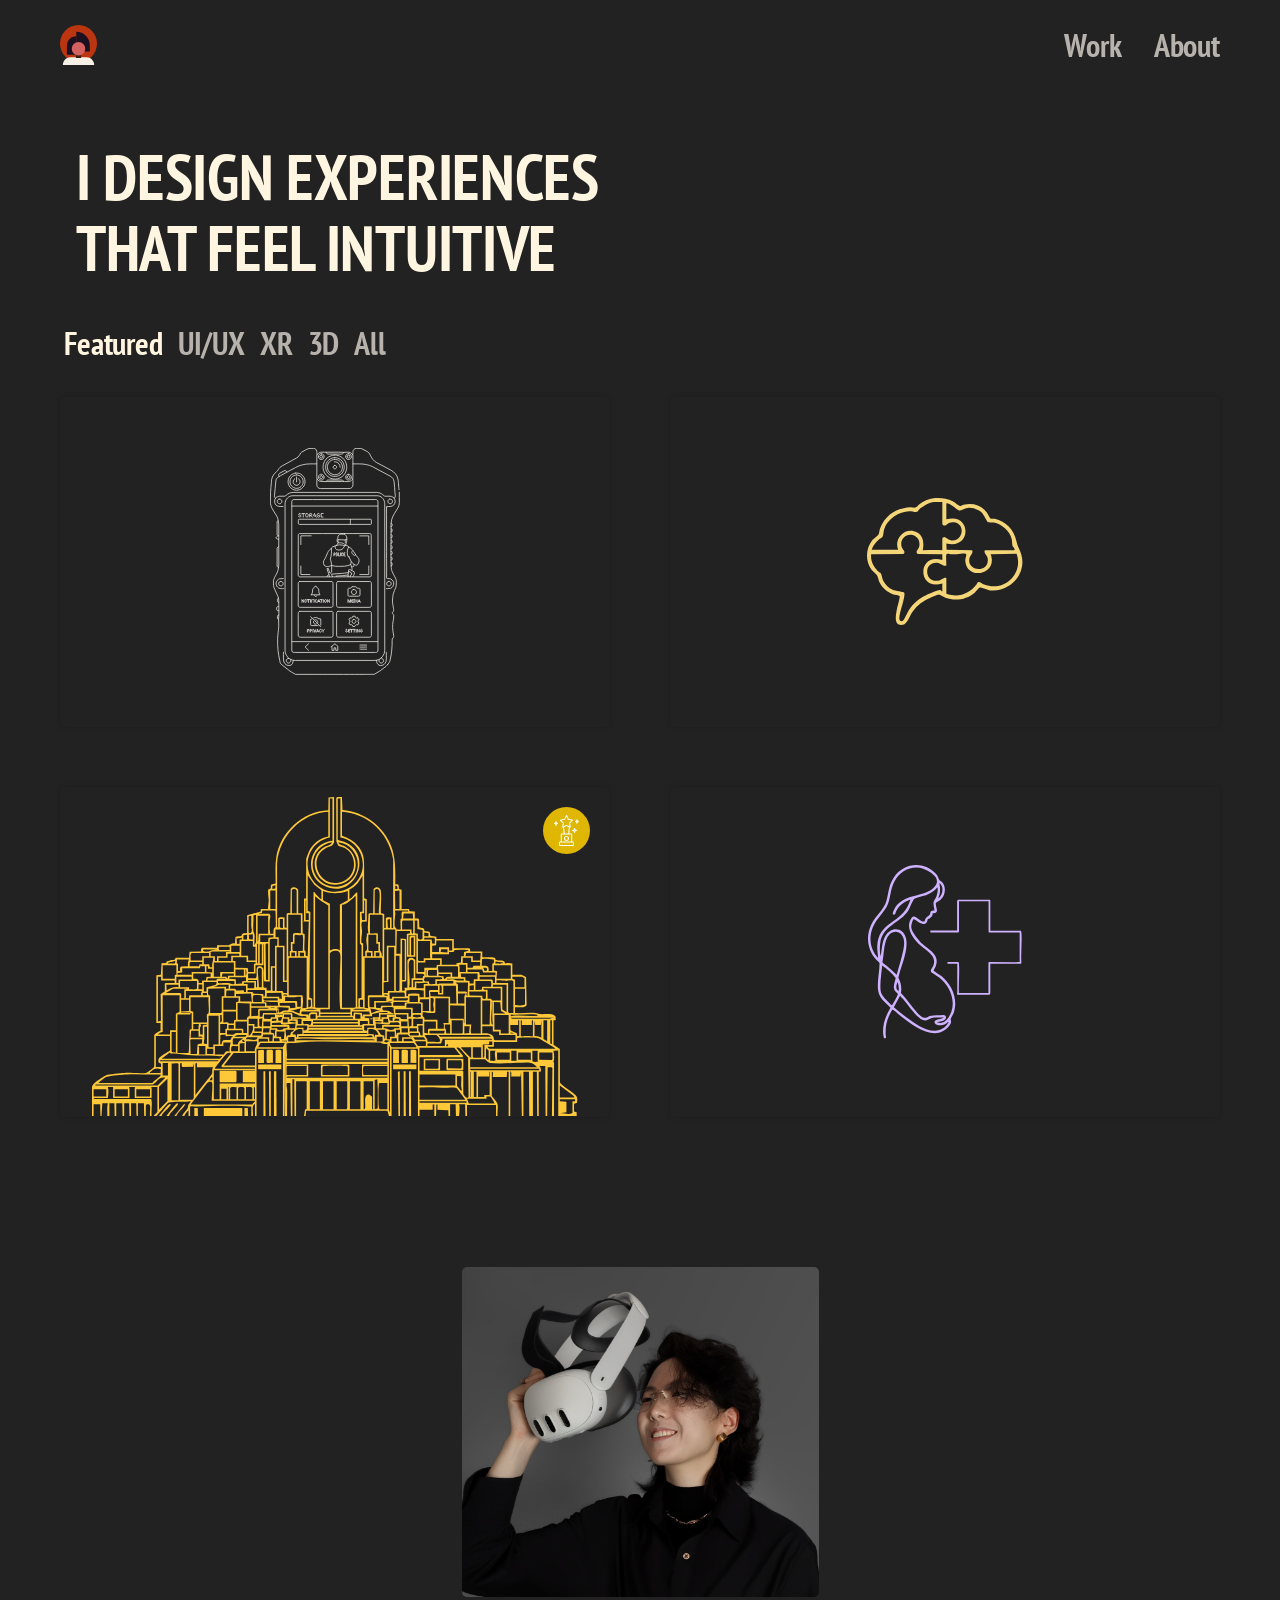
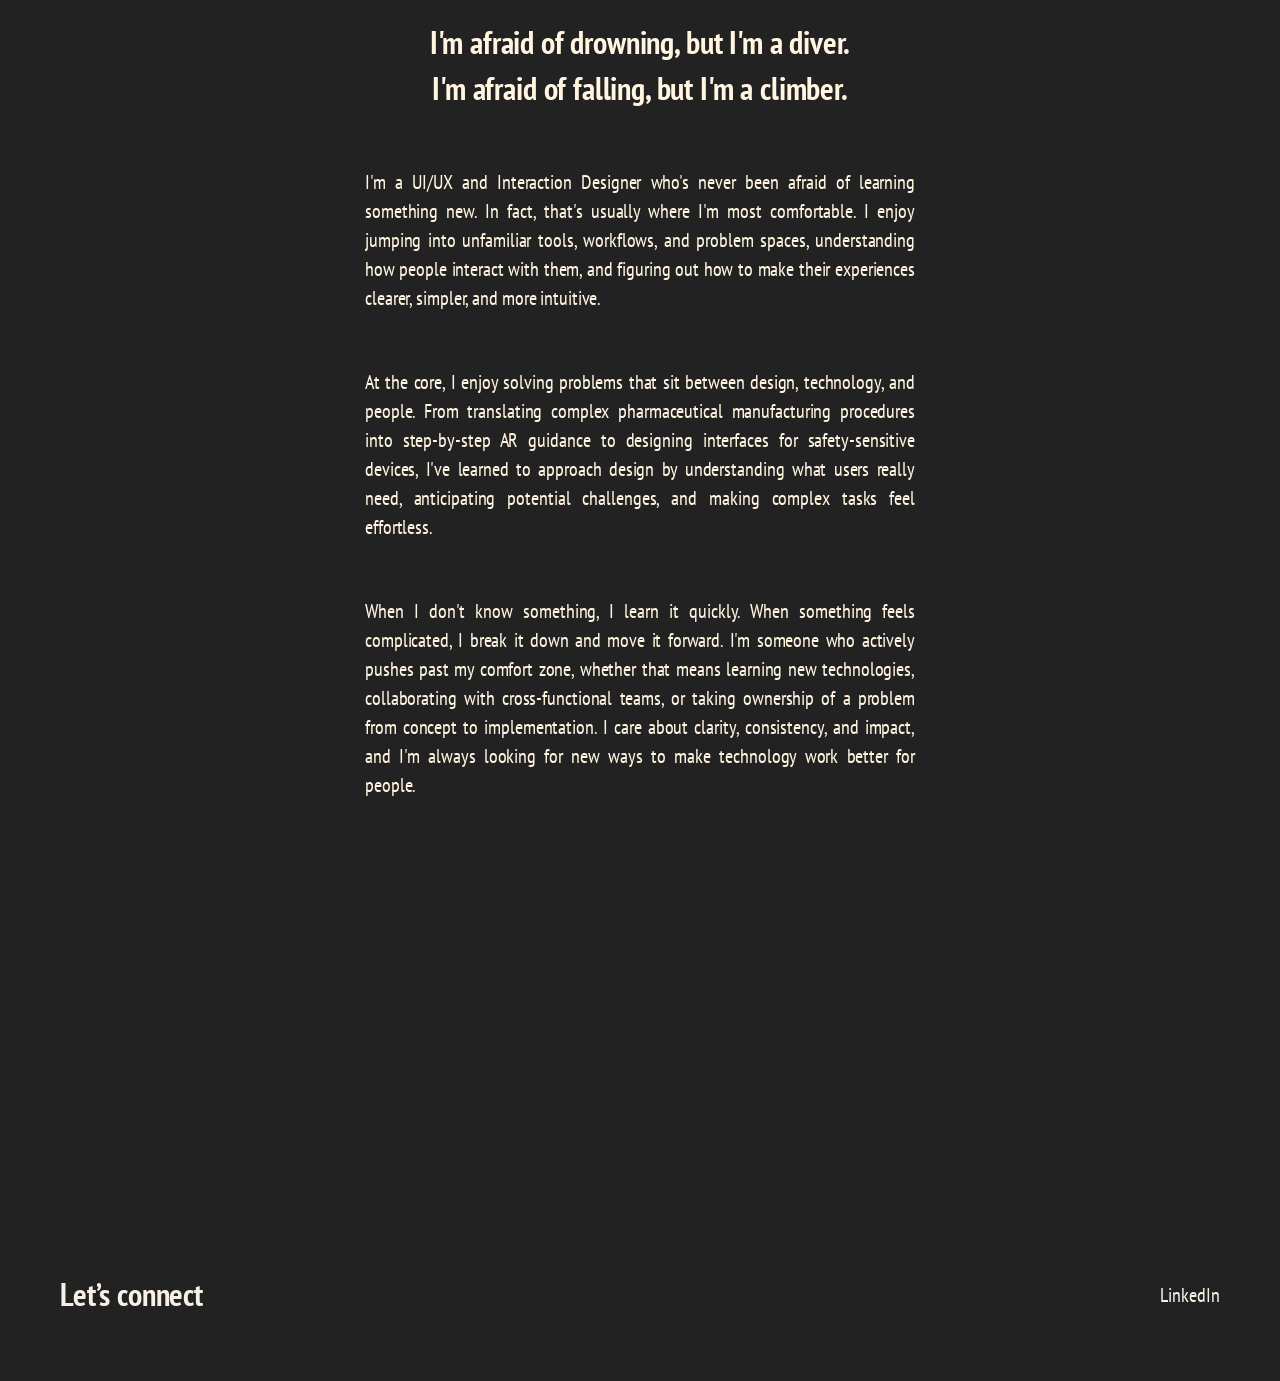
==== commit 507606b7: "changed the header to "i design experiences"" ====
--- a/index.html
+++ b/index.html
@@ -27,14 +27,14 @@
 <a href="#" aria-label="Xinyu Jane Yao — home" style="display: block; width: 37px; height: 40px"><img src="assets/logo.svg" alt="" style="display: block; width: 37px; height: 40px"></a>
 <nav aria-label="Main" style="display: flex; align-items: center; gap: 32px">
 <a href="#" style="font-weight: 700; font-size: 32px; letter-spacing: -0.16px; line-height: 0.95; color: rgba(247,240,230,0.7); border-radius: 12px; padding: 6px 0">Work</a>
-<a href="#about" style="font-weight: 700; font-size: 32px; letter-spacing: -0.16px; line-height: 0.95; color: rgba(247,240,230,0.7); border-radius: 12px; padding: 6px 0">About</a>
+<a href="about.html" style="font-weight: 700; font-size: 32px; letter-spacing: -0.16px; line-height: 0.95; color: rgba(247,240,230,0.7); border-radius: 12px; padding: 6px 0">About</a>
 </nav>
 </header>
 
 <main style="width: 100%; display: flex; flex-direction: column; align-items: center; gap: 30px">
 <section aria-label="Intro" style="width: 100%; max-width: 1160px; box-sizing: border-box; padding: 0 16px 15px">
 <h1 style="margin: 0; font-weight: 700; font-size: clamp(36px, 5vw, 64px); letter-spacing: -0.32px; line-height: 0.85; color: #fff5e0; display: flex; flex-direction: column; gap: 16px">
-<span>I DESIGN XR VISUALS</span>
+<span>I DESIGN EXPERIENCES</span>
 <span>THAT FEEL <span style="position: relative; display: inline-block; vertical-align: baseline"><span aria-hidden="true" style="opacity: 0">INTUITIVE</span><span class="rot" aria-hidden="false" style="position: absolute; left: 0; top: 0; white-space: nowrap; opacity: 1; transform: translateY(0)">INTUITIVE</span><span class="rot" aria-hidden="true" style="position: absolute; left: 0; top: 0; white-space: nowrap; opacity: 0; transform: translateY(-8px)">IMMERSIVE</span><span class="rot" aria-hidden="true" style="position: absolute; left: 0; top: 0; white-space: nowrap; opacity: 0; transform: translateY(-8px)">JOYFUL</span></span></span>
 </h1>
 </section>
--- a/site.css
+++ b/site.css
@@ -1,10 +1,136 @@
 /* Shared extras for the static export */
 [hidden] { display: none !important; }
+
 html { scroll-behavior: smooth; }
-@media (prefers-reduced-motion: reduce) { html { scroll-behavior: auto; } }
-:focus-visible { outline: 2px solid #fff5e0; outline-offset: 3px; }
-/* Landing-page project cards: hover / keyboard focus state */
-.card:hover, .card:focus-visible, .card:has(> a:first-child:focus-visible) {
-  box-shadow: 0 0 15px 0 rgba(var(--rgb), 0.15), 0 0 5px 0 rgba(0, 0, 0, 0.15) !important;
+
+@media (prefers-reduced-motion: reduce) {
+  html { scroll-behavior: auto; }
 }
-.card:hover .ov, .card:focus-visible .ov, .card:has(> a:first-child:focus-visible) .ov { opacity: 1 !important; }
+
+:focus-visible {
+  outline: 2px solid #fff5e0;
+  outline-offset: 3px;
+}
+
+/* Landing-page project cards: keyboard and touch-scroll states */
+.card.is-scroll-active,
+.card:focus-visible,
+.card:has(> a:first-child:focus-visible) {
+  box-shadow:
+    0 0 15px 0 rgba(var(--rgb), 0.15),
+    0 0 5px 0 rgba(0, 0, 0, 0.15) !important;
+}
+
+.card.is-scroll-active .ov,
+.card:focus-visible .ov,
+.card:has(> a:first-child:focus-visible) .ov {
+  opacity: 1 !important;
+}
+
+/* Avoid sticky simulated hover on touchscreens. */
+@media (hover: hover) {
+  .card:hover {
+    box-shadow:
+      0 0 15px 0 rgba(var(--rgb), 0.15),
+      0 0 5px 0 rgba(0, 0, 0, 0.15) !important;
+  }
+
+  .card:hover .ov {
+    opacity: 1 !important;
+  }
+}
+@media (max-width: 600px) {
+  main > section[aria-label="Intro"],
+  main > section[aria-label="Projects"] {
+    padding-left: 24px !important;
+    padding-right: 24px !important;
+  }
+}
+/* Mobile layouts */
+@media (max-width: 600px) {
+
+  /* Landing page: slightly larger side margins */
+  main > section[aria-label="Intro"],
+  main > section[aria-label="Projects"] {
+    padding-left: 24px !important;
+    padding-right: 24px !important;
+  }
+
+  /* Profile section: remove fixed height and match side margins */
+  #about {
+    height: auto !important;
+    padding-left: 24px !important;
+    padding-right: 24px !important;
+  }
+
+  /* Smaller, left-aligned slogan beneath the profile picture */
+  #about h2 {
+    font-size: clamp(26px, 4.5vw, 20px) !important;
+    line-height: 1.4 !important;
+    text-align: left !important;
+    gap: 8px !important;
+    text-wrap: pretty;
+  }
+
+  /* BWC: three screens in one row, with a larger middle screen */
+  article > div:has(> figure > img[src="assets/bwc-power-on.png"]) {
+    display: grid !important;
+    grid-template-columns:
+      minmax(0, 1fr)
+      minmax(0, 1.16fr)
+      minmax(0, 1fr);
+    align-items: end !important;
+    gap: 10px !important;
+    padding: 12px 0 !important;
+  }
+
+  article > div:has(> figure > img[src="assets/bwc-power-on.png"]) > figure {
+    min-width: 0;
+    gap: 8px !important;
+  }
+
+  article > div:has(> figure > img[src="assets/bwc-power-on.png"]) figcaption {
+    font-size: clamp(11px, 3vw, 14px) !important;
+    line-height: 1.3 !important;
+    min-height: 2.6em;
+  }
+
+  /*
+   * Two-column galleries:
+   * - BWC sketches
+   * - Applied Behavior UI screens
+   * - Eye IFX images and iterations
+   */
+  article div:has(> figure > button[data-lb-open*='"g":"sketches"']),
+  article div:has(> figure > button > img[src^="assets/ui-"]),
+  body:has(article img[src="assets/eye-pk.png"]) article div:has(> figure) {
+    display: grid !important;
+    grid-template-columns: repeat(2, minmax(0, 1fr)) !important;
+    gap: 16px 12px !important;
+  }
+
+  /* Allow thumbnails to shrink within their columns */
+  article div:has(> figure > button[data-lb-open*='"g":"sketches"']) > figure,
+  article div:has(> figure > button > img[src^="assets/ui-"]) > figure,
+  body:has(article img[src="assets/eye-pk.png"]) article div:has(> figure) > figure {
+    min-width: 0;
+  }
+
+  /* Smaller captions for sketches and Eye IFX images */
+  article div:has(> figure > button[data-lb-open*='"g":"sketches"']) figcaption,
+  body:has(article img[src="assets/eye-pk.png"]) article figure figcaption {
+    font-size: 14px !important;
+    line-height: 1.35 !important;
+    overflow-wrap: anywhere;
+  }
+
+  /* Applied Behavior: pictures only, still tappable to enlarge */
+  article div:has(> figure > button > img[src^="assets/ui-"]) figcaption {
+    display: none;
+  }
+}
+/* Lightbox on touch screens: pinch to zoom replaces the Fit / 100% toggle. */
+@media (hover: none) and (pointer: coarse) {
+  [data-lb-dialog] [data-act="zoom"] { display: none !important; }
+  [data-lb-dialog] { touch-action: none; overscroll-behavior: contain; }
+}
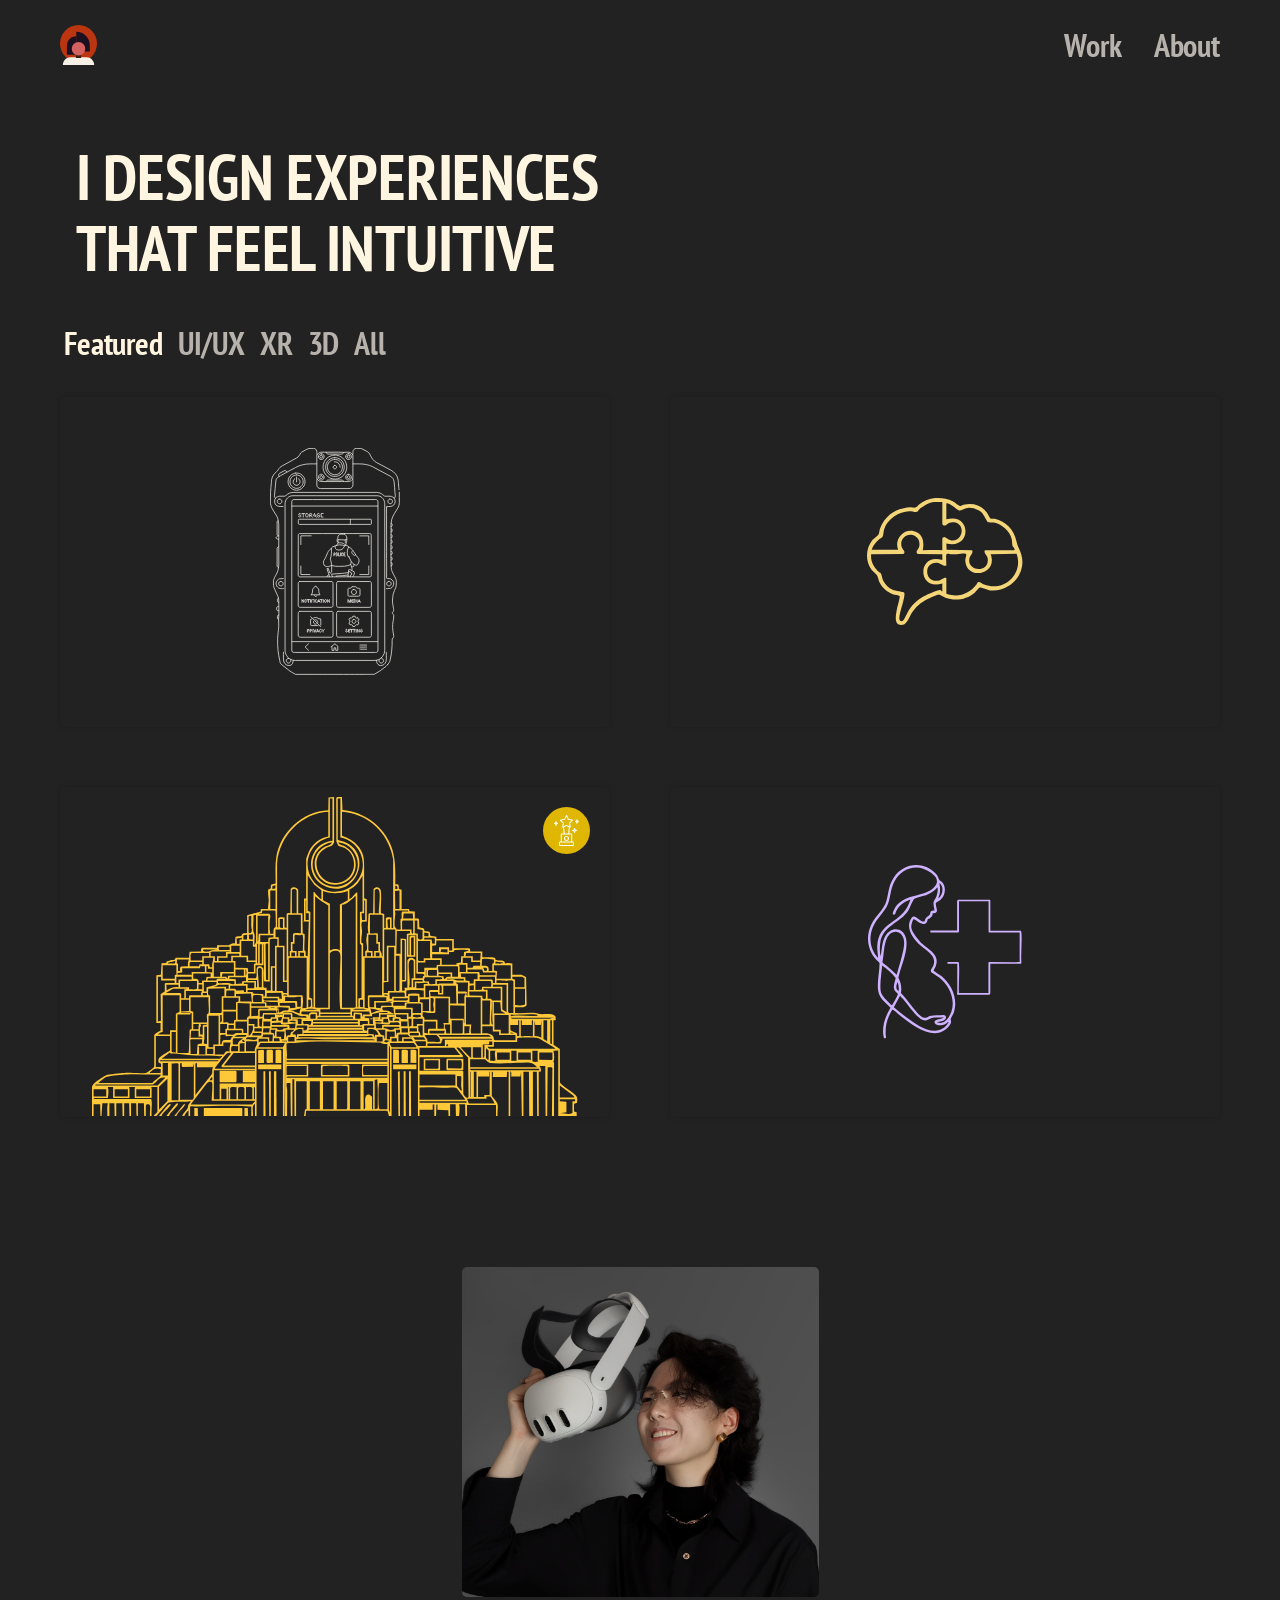
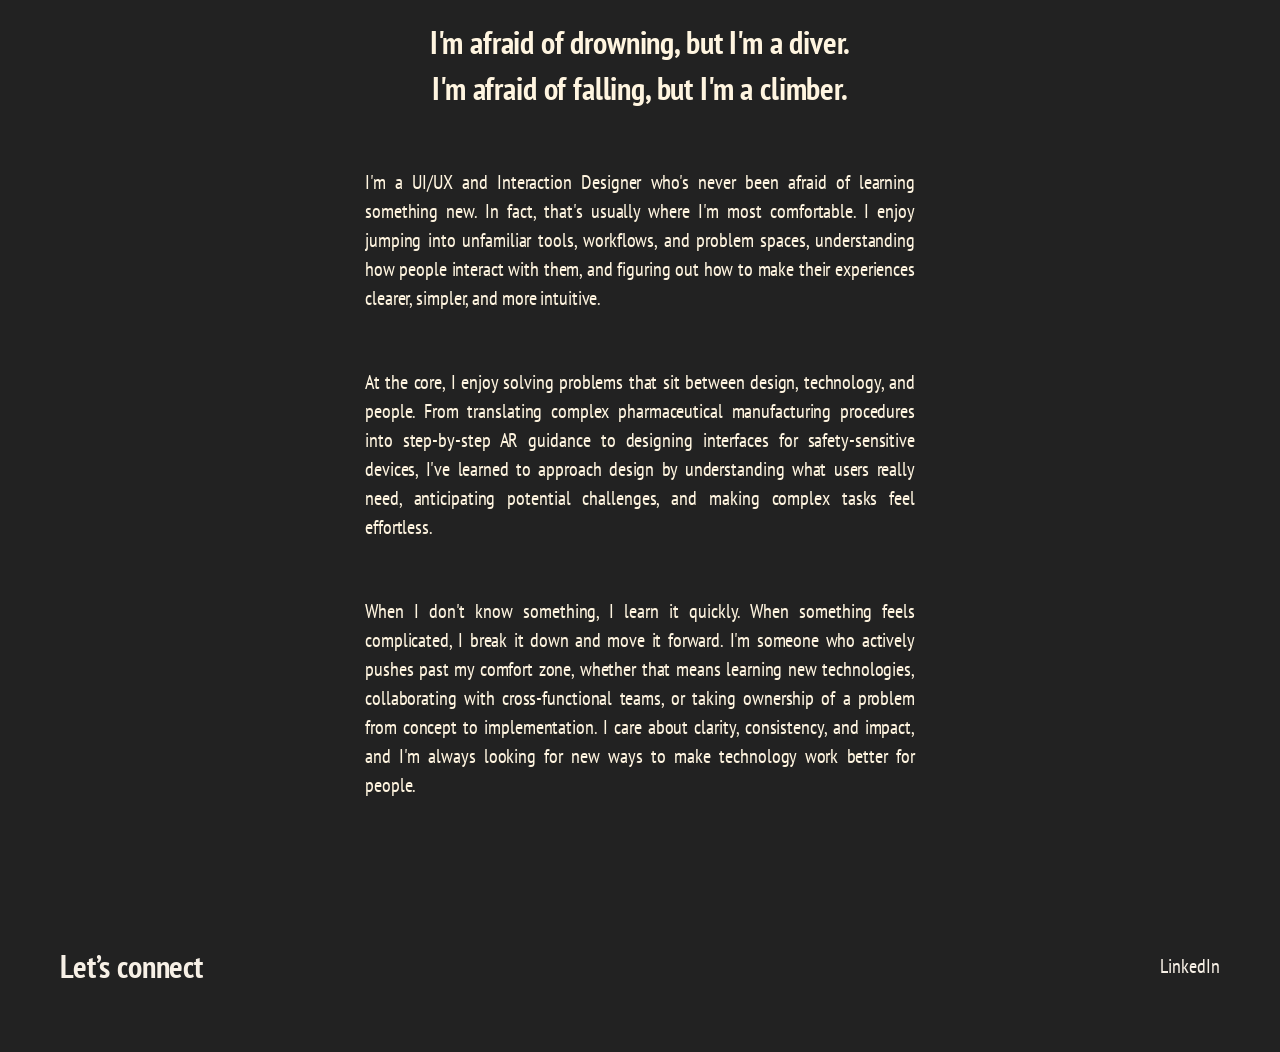
==== commit 99ca40e7: "fixed content and footer spacing for the landing page, also added pinned header bar" ====
--- a/index.html
+++ b/index.html
@@ -23,7 +23,7 @@
 <body>
 <div style="width: 100%; min-height: 100vh; background: #222222; color: #fff5e0; font-family: 'PT Sans Narrow', sans-serif; display: flex; flex-direction: column; align-items: center; gap: 60px; overflow-x: clip">
 
-<header style="width: 100%; max-width: 1280px; box-sizing: border-box; padding: 24px clamp(16px, 4.7vw, 60px); display: flex; justify-content: space-between; align-items: center; gap: 16px">
+<header style="position: sticky; top: 0; z-index: 100; width: 100%; max-width: 1280px; box-sizing: border-box; padding: 24px clamp(16px, 4.7vw, 60px); display: flex; justify-content: space-between; align-items: center; gap: 16px; background: #222222; box-shadow: 0 0 0 100vmax #222222; clip-path: inset(0 -100vmax)">
 <a href="#" aria-label="Xinyu Jane Yao — home" style="display: block; width: 37px; height: 40px"><img src="assets/logo.svg" alt="" style="display: block; width: 37px; height: 40px"></a>
 <nav aria-label="Main" style="display: flex; align-items: center; gap: 32px">
 <a href="#" style="font-weight: 700; font-size: 32px; letter-spacing: -0.16px; line-height: 0.95; color: rgba(247,240,230,0.7); border-radius: 12px; padding: 6px 0">Work</a>
@@ -135,7 +135,7 @@
 </section>
 </main>
 
-<section id="about" aria-label="About Jane" style="width: 100%; max-width: 1280px; box-sizing: border-box; padding: 60px clamp(16px, 5vw, 64px); display: flex; flex-direction: column; align-items: center; gap: 30px; height: 1542px">
+<section id="about" aria-label="About Jane" style="width: 100%; max-width: 1280px; box-sizing: border-box; padding: 60px clamp(16px, 5vw, 64px) 0; display: flex; flex-direction: column; align-items: center; gap: 30px">
 <img src="assets/profile.jpg" alt="Jane smiling and lifting a VR headset off her head" style="display: block; width: 357px; max-width: 100%; aspect-ratio: 357 / 330; object-fit: cover; object-position: 20% 0; border-radius: 5px">
 <div style="width: 100%; max-width: 1160px; display: flex; flex-direction: column; align-items: center; gap: 45px">
 <h2 style="margin: 0; width: 100%; font-weight: 700; font-size: 32px; letter-spacing: -0.16px; line-height: 0.95; text-align: center; color: #fff5e0; display: flex; flex-direction: column; gap: 16px">
--- a/site.css
+++ b/site.css
@@ -134,3 +134,13 @@
   [data-lb-dialog] [data-act="zoom"] { display: none !important; }
   [data-lb-dialog] { touch-action: none; overscroll-behavior: contain; }
 }
+
+/* Pinned header: keep in-page links clear of it, and make it slimmer on phones. */
+html { scroll-padding-top: 96px; }
+@media (max-width: 600px) {
+  html { scroll-padding-top: 72px; }
+  header:has(> nav[aria-label="Main"]) {
+    padding-top: 14px !important;
+    padding-bottom: 14px !important;
+  }
+}
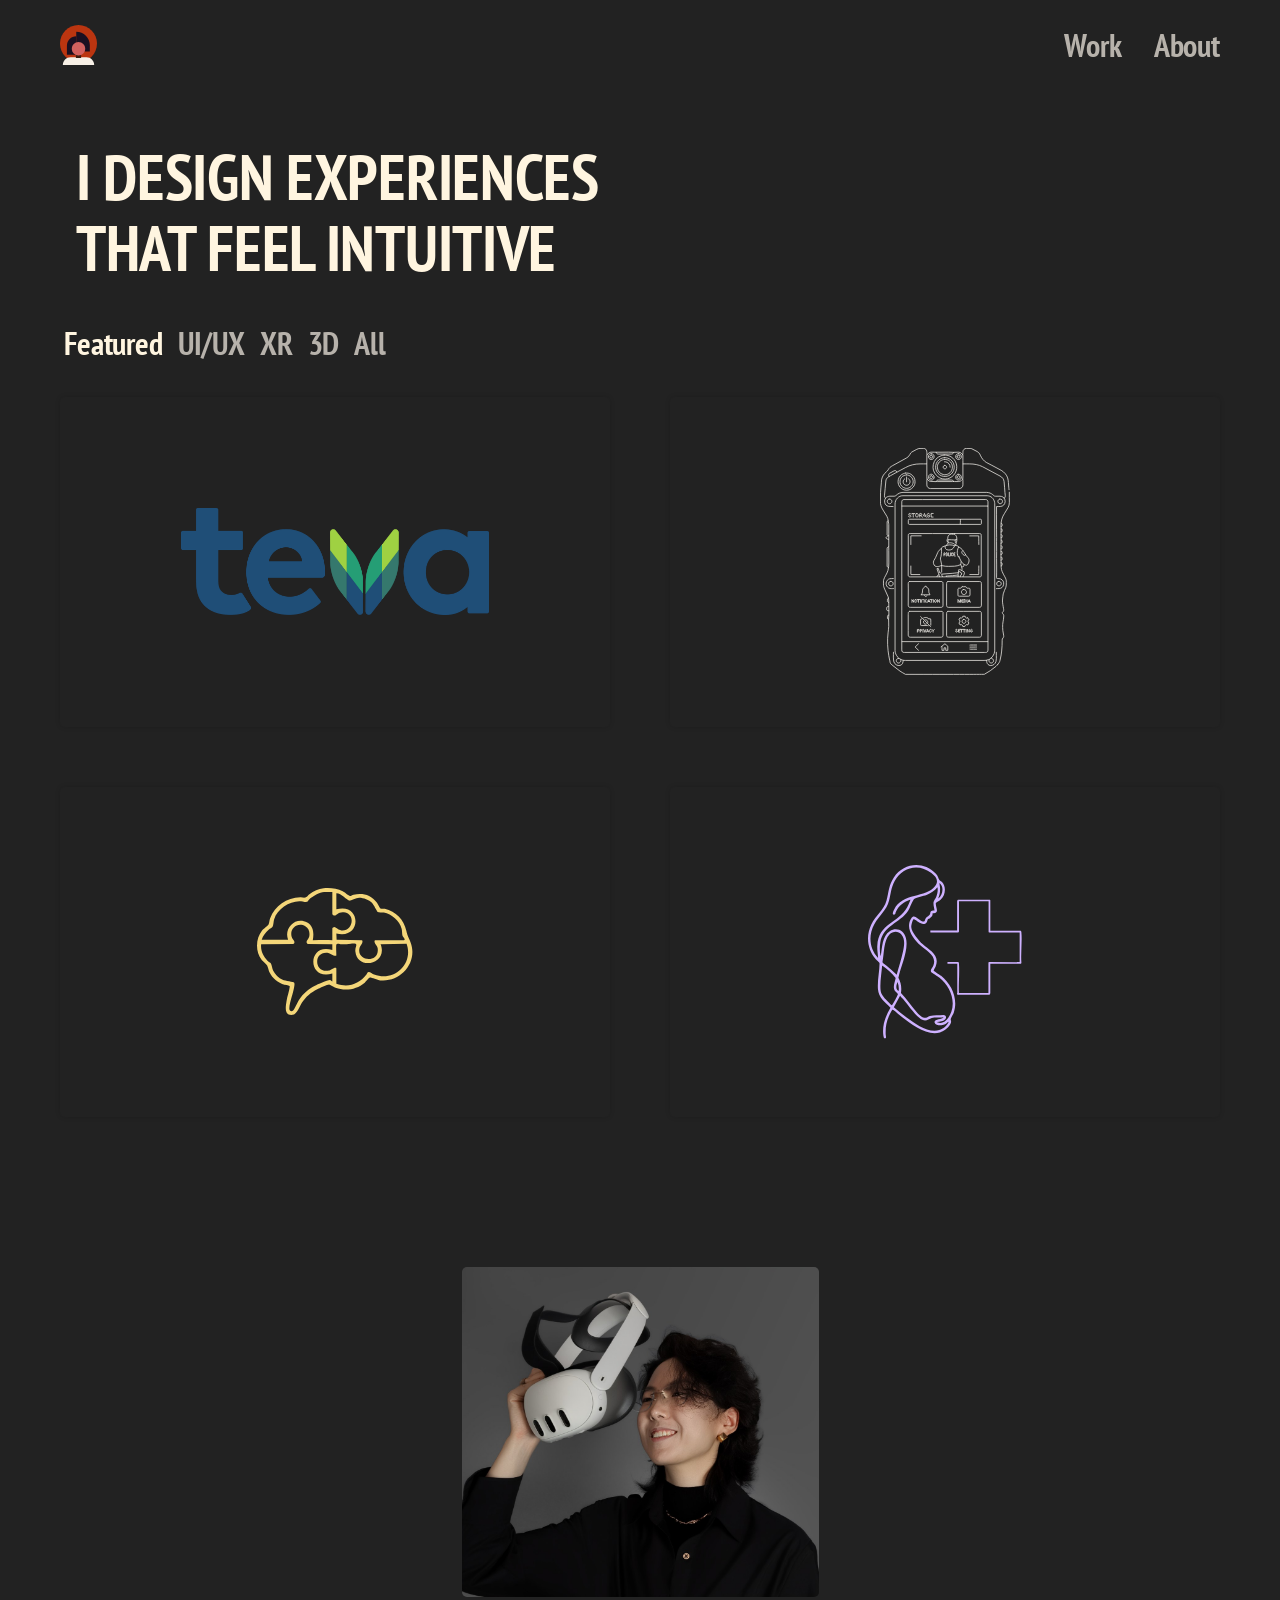
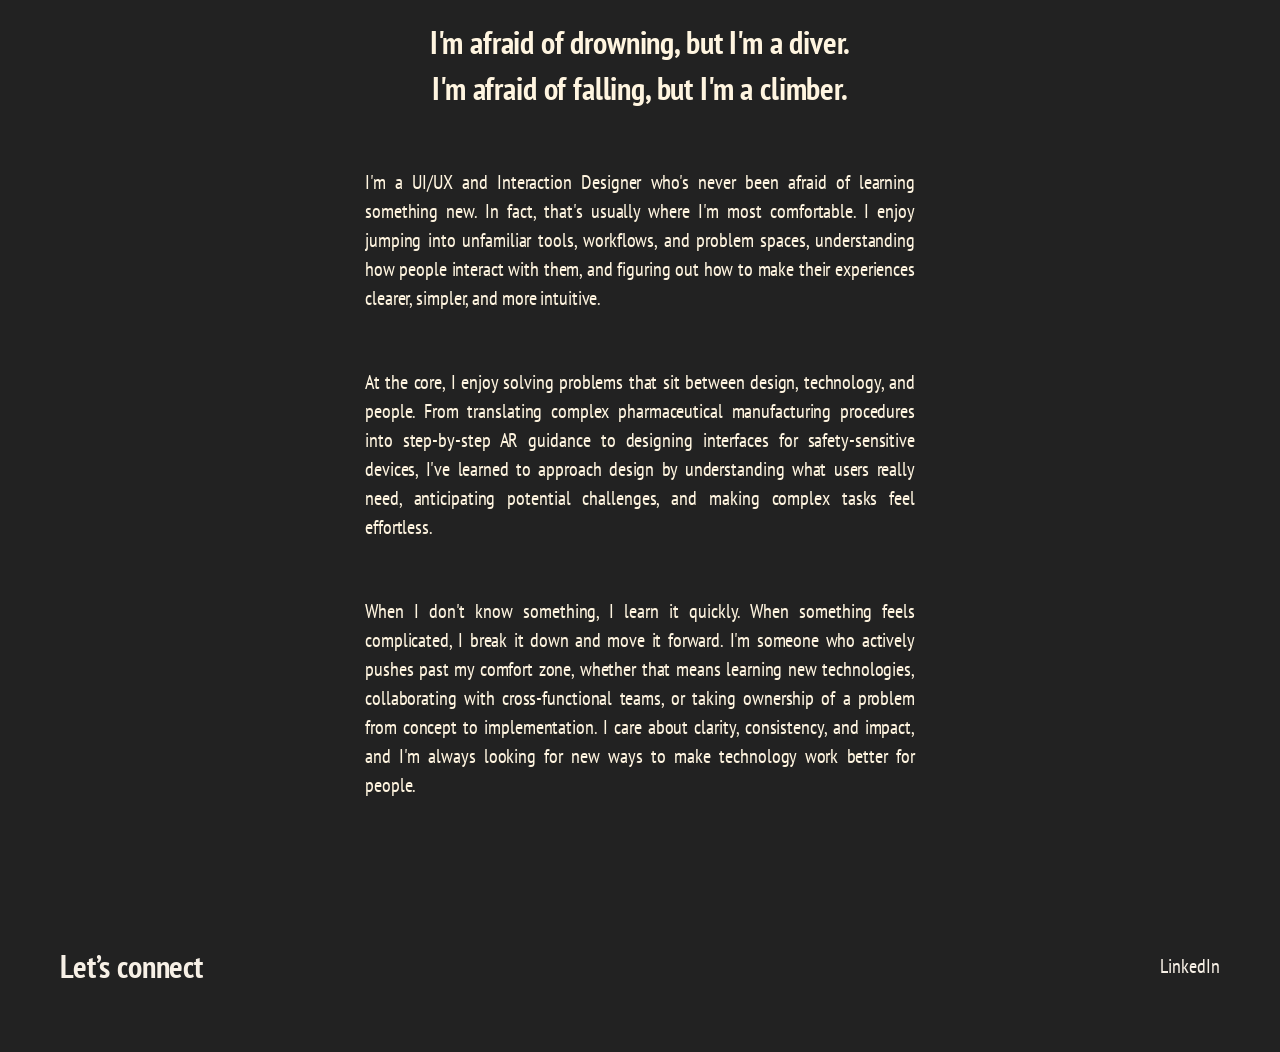
==== commit fd404c1e: "changed according to feedback" ====
--- a/index.html
+++ b/index.html
@@ -56,6 +56,23 @@
 
 <div style="width: 100%; max-width: 1160px; padding: 30px 0; display: flex; flex-wrap: wrap; justify-content: center; gap: 60px">
 
+<div class="fade card" style="--rgb: 159,209,66; position: relative; flex: 1 1 420px; max-width: 550px; min-width: 0; aspect-ratio: 5 / 3; border-radius: 5px; box-shadow: 0 0 5px 0 rgba(0,0,0,0.15)">
+<a href="teva.html" aria-label="Teva Pharmaceuticals — AR | Automation | Visual Design, 2026 - Present" style="position: absolute; inset: 0; display: block; border-radius: 5px; overflow: hidden; background: #222222">
+<div style="position: absolute; inset: 0; display: flex; justify-content: center; align-items: center">
+<img src="assets/teva-logo.png" alt="" style="display: block; width: 56%; height: 40%; object-fit: contain">
+</div>
+<div class="fade ov" style="position: absolute; inset: 0; border-radius: 5px; background: #222222; display: flex; flex-direction: column; align-items: center; justify-content: center; gap: 15px; box-shadow: inset 0 0 5px 0 rgba(159,209,66,0.25); opacity: 0">
+
+<p class="pump" style="position: relative; margin: 0; font-weight: 700; font-size: 32px; letter-spacing: -0.16px; line-height: 0.95; text-align: center; color: #fff5e0">Teva Pharmaceuticals</p>
+<div style="position: relative; display: flex; flex-direction: column; align-items: center">
+<p class="pump" style="margin: 0; font-size: 20px; letter-spacing: -0.1px; line-height: 1.45; text-align: center; color: #fff5e0">AR | Automation | Visual Design</p>
+<p class="pump" style="margin: 0; font-size: 20px; letter-spacing: -0.1px; line-height: 1.45; text-align: center; color: #fff5e0">2026 - Present</p>
+</div>
+</div>
+</a>
+
+</div>
+
 <div class="fade card" style="--rgb: 244,242,237; position: relative; flex: 1 1 420px; max-width: 550px; min-width: 0; aspect-ratio: 5 / 3; border-radius: 5px; box-shadow: 0 0 5px 0 rgba(0,0,0,0.15)">
 <a href="bwc.html" aria-label="Body-Worn Camera — UI/UX | Human-Centered Design, 2026" style="position: absolute; inset: 0; display: block; border-radius: 5px; overflow: hidden; background: #222222">
 <div style="position: absolute; inset: 0; display: flex; justify-content: center; align-items: center">
@@ -86,29 +103,6 @@
 <p class="pump" style="margin: 0; font-size: 20px; letter-spacing: -0.1px; line-height: 1.45; text-align: center; color: #fff5e0">2025</p>
 </div>
 </div>
-</a>
-
-</div>
-
-<div class="fade card" style="--rgb: 255,200,56; position: relative; flex: 1 1 420px; max-width: 550px; min-width: 0; aspect-ratio: 5 / 3; border-radius: 5px; box-shadow: 0 0 5px 0 rgba(0,0,0,0.15)">
-<a href="machine.html" aria-label="The Machine — 3D Environment Art | Unreal Engine, 2025" style="position: absolute; inset: 0; display: block; border-radius: 5px; overflow: hidden; background: #222222">
-<div style="position: absolute; inset: 0; display: flex; justify-content: center; align-items: flex-end">
-<img src="assets/thumb-machine.svg" alt="" style="display: block; width: 88.24%; height: 96.97%; object-fit: contain">
-</div>
-<div class="fade ov" style="position: absolute; inset: 0; border-radius: 5px; background: #222222; display: flex; flex-direction: column; align-items: center; justify-content: center; gap: 15px; box-shadow: inset 0 0 5px 0 rgba(255,200,56,0.25); opacity: 0">
-
-<img src="assets/render-0004.jpg" alt="" style="position: absolute; inset: 0; width: 100%; height: 100%; object-fit: cover; opacity: 0.2; border-radius: 5px; pointer-events: none">
-
-<p class="pump" style="position: relative; margin: 0; font-weight: 700; font-size: 32px; letter-spacing: -0.16px; line-height: 0.95; text-align: center; color: #fff5e0">The Machine</p>
-<div style="position: relative; display: flex; flex-direction: column; align-items: center">
-<p class="pump" style="margin: 0; font-size: 20px; letter-spacing: -0.1px; line-height: 1.45; text-align: center; color: #fff5e0">3D Environment Art | Unreal Engine</p>
-<p class="pump" style="margin: 0; font-size: 20px; letter-spacing: -0.1px; line-height: 1.45; text-align: center; color: #fff5e0">2025</p>
-</div>
-</div>
-</a>
-
-<a class="pump pump-medal" href="https://leartesstudios.com/challenges/veiled-realms-art-challenge" target="_blank" rel="noopener" aria-label="Veiled Realms Art Challenge, 3D Environment Student Winner (opens in a new tab)" style="position: absolute; right: 20px; top: 20px; width: 47px; height: 47px; z-index: 1; display: block; border-radius: 50%">
-<img src="assets/machine-medal.svg" alt="" style="display: block; width: 47px; height: 47px">
 </a>
 
 </div>
@@ -175,6 +169,23 @@
 
 <div style="width: 100%; max-width: 1160px; padding: 30px 0; display: flex; flex-wrap: wrap; justify-content: center; gap: 60px">
 
+<div class="fade card" style="--rgb: 159,209,66; position: relative; flex: 1 1 420px; max-width: 550px; min-width: 0; aspect-ratio: 5 / 3; border-radius: 5px; box-shadow: 0 0 5px 0 rgba(0,0,0,0.15)">
+<a href="teva.html" aria-label="Teva Pharmaceuticals — AR | Automation | Visual Design, 2026 - Present" style="position: absolute; inset: 0; display: block; border-radius: 5px; overflow: hidden; background: #222222">
+<div style="position: absolute; inset: 0; display: flex; justify-content: center; align-items: center">
+<img src="assets/teva-logo.png" alt="" style="display: block; width: 56%; height: 40%; object-fit: contain">
+</div>
+<div class="fade ov" style="position: absolute; inset: 0; border-radius: 5px; background: #222222; display: flex; flex-direction: column; align-items: center; justify-content: center; gap: 15px; box-shadow: inset 0 0 5px 0 rgba(159,209,66,0.25); opacity: 0">
+
+<p class="pump" style="position: relative; margin: 0; font-weight: 700; font-size: 32px; letter-spacing: -0.16px; line-height: 0.95; text-align: center; color: #fff5e0">Teva Pharmaceuticals</p>
+<div style="position: relative; display: flex; flex-direction: column; align-items: center">
+<p class="pump" style="margin: 0; font-size: 20px; letter-spacing: -0.1px; line-height: 1.45; text-align: center; color: #fff5e0">AR | Automation | Visual Design</p>
+<p class="pump" style="margin: 0; font-size: 20px; letter-spacing: -0.1px; line-height: 1.45; text-align: center; color: #fff5e0">2026 - Present</p>
+</div>
+</div>
+</a>
+
+</div>
+
 <div class="fade card" style="--rgb: 244,242,237; position: relative; flex: 1 1 420px; max-width: 550px; min-width: 0; aspect-ratio: 5 / 3; border-radius: 5px; box-shadow: 0 0 5px 0 rgba(0,0,0,0.15)">
 <a href="bwc.html" aria-label="Body-Worn Camera — UI/UX | Human-Centered Design, 2026" style="position: absolute; inset: 0; display: block; border-radius: 5px; overflow: hidden; background: #222222">
 <div style="position: absolute; inset: 0; display: flex; justify-content: center; align-items: center">
@@ -211,6 +222,23 @@
 </div>
 
 <div style="width: 100%; max-width: 1160px; padding: 30px 0; display: flex; flex-wrap: wrap; justify-content: center; gap: 60px">
+
+<div class="fade card" style="--rgb: 159,209,66; position: relative; flex: 1 1 420px; max-width: 550px; min-width: 0; aspect-ratio: 5 / 3; border-radius: 5px; box-shadow: 0 0 5px 0 rgba(0,0,0,0.15)">
+<a href="teva.html" aria-label="Teva Pharmaceuticals — AR | Automation | Visual Design, 2026 - Present" style="position: absolute; inset: 0; display: block; border-radius: 5px; overflow: hidden; background: #222222">
+<div style="position: absolute; inset: 0; display: flex; justify-content: center; align-items: center">
+<img src="assets/teva-logo.png" alt="" style="display: block; width: 56%; height: 40%; object-fit: contain">
+</div>
+<div class="fade ov" style="position: absolute; inset: 0; border-radius: 5px; background: #222222; display: flex; flex-direction: column; align-items: center; justify-content: center; gap: 15px; box-shadow: inset 0 0 5px 0 rgba(159,209,66,0.25); opacity: 0">
+
+<p class="pump" style="position: relative; margin: 0; font-weight: 700; font-size: 32px; letter-spacing: -0.16px; line-height: 0.95; text-align: center; color: #fff5e0">Teva Pharmaceuticals</p>
+<div style="position: relative; display: flex; flex-direction: column; align-items: center">
+<p class="pump" style="margin: 0; font-size: 20px; letter-spacing: -0.1px; line-height: 1.45; text-align: center; color: #fff5e0">AR | Automation | Visual Design</p>
+<p class="pump" style="margin: 0; font-size: 20px; letter-spacing: -0.1px; line-height: 1.45; text-align: center; color: #fff5e0">2026 - Present</p>
+</div>
+</div>
+</a>
+
+</div>
 
 <div class="fade card" style="--rgb: 244,214,121; position: relative; flex: 1 1 420px; max-width: 550px; min-width: 0; aspect-ratio: 5 / 3; border-radius: 5px; box-shadow: 0 0 5px 0 rgba(0,0,0,0.15)">
 <a href="applied-behavior.html" aria-label="Applied Behavior — Medical | Education | Unity, 2025" style="position: absolute; inset: 0; display: block; border-radius: 5px; overflow: hidden; background: #222222">
@@ -345,6 +373,23 @@
 
 <div style="width: 100%; max-width: 1160px; padding: 30px 0; display: flex; flex-wrap: wrap; justify-content: center; gap: 60px">
 
+<div class="fade card" style="--rgb: 159,209,66; position: relative; flex: 1 1 420px; max-width: 550px; min-width: 0; aspect-ratio: 5 / 3; border-radius: 5px; box-shadow: 0 0 5px 0 rgba(0,0,0,0.15)">
+<a href="teva.html" aria-label="Teva Pharmaceuticals — AR | Automation | Visual Design, 2026 - Present" style="position: absolute; inset: 0; display: block; border-radius: 5px; overflow: hidden; background: #222222">
+<div style="position: absolute; inset: 0; display: flex; justify-content: center; align-items: center">
+<img src="assets/teva-logo.png" alt="" style="display: block; width: 56%; height: 40%; object-fit: contain">
+</div>
+<div class="fade ov" style="position: absolute; inset: 0; border-radius: 5px; background: #222222; display: flex; flex-direction: column; align-items: center; justify-content: center; gap: 15px; box-shadow: inset 0 0 5px 0 rgba(159,209,66,0.25); opacity: 0">
+
+<p class="pump" style="position: relative; margin: 0; font-weight: 700; font-size: 32px; letter-spacing: -0.16px; line-height: 0.95; text-align: center; color: #fff5e0">Teva Pharmaceuticals</p>
+<div style="position: relative; display: flex; flex-direction: column; align-items: center">
+<p class="pump" style="margin: 0; font-size: 20px; letter-spacing: -0.1px; line-height: 1.45; text-align: center; color: #fff5e0">AR | Automation | Visual Design</p>
+<p class="pump" style="margin: 0; font-size: 20px; letter-spacing: -0.1px; line-height: 1.45; text-align: center; color: #fff5e0">2026 - Present</p>
+</div>
+</div>
+</a>
+
+</div>
+
 <div class="fade card" style="--rgb: 244,242,237; position: relative; flex: 1 1 420px; max-width: 550px; min-width: 0; aspect-ratio: 5 / 3; border-radius: 5px; box-shadow: 0 0 5px 0 rgba(0,0,0,0.15)">
 <a href="bwc.html" aria-label="Body-Worn Camera — UI/UX | Human-Centered Design, 2026" style="position: absolute; inset: 0; display: block; border-radius: 5px; overflow: hidden; background: #222222">
 <div style="position: absolute; inset: 0; display: flex; justify-content: center; align-items: center">
@@ -356,6 +401,40 @@
 <div style="position: relative; display: flex; flex-direction: column; align-items: center">
 <p class="pump" style="margin: 0; font-size: 20px; letter-spacing: -0.1px; line-height: 1.45; text-align: center; color: #fff5e0">UI/UX | Human-Centered Design</p>
 <p class="pump" style="margin: 0; font-size: 20px; letter-spacing: -0.1px; line-height: 1.45; text-align: center; color: #fff5e0">2026</p>
+</div>
+</div>
+</a>
+
+</div>
+
+<div class="fade card" style="--rgb: 244,214,121; position: relative; flex: 1 1 420px; max-width: 550px; min-width: 0; aspect-ratio: 5 / 3; border-radius: 5px; box-shadow: 0 0 5px 0 rgba(0,0,0,0.15)">
+<a href="applied-behavior.html" aria-label="Applied Behavior — Medical | Education | Unity, 2025" style="position: absolute; inset: 0; display: block; border-radius: 5px; overflow: hidden; background: #222222">
+<div style="position: absolute; inset: 0; display: flex; justify-content: center; align-items: center">
+<img src="assets/thumb-applied-behavior.svg" alt="" style="display: block; width: 28.5%; height: 38.8%; object-fit: contain">
+</div>
+<div class="fade ov" style="position: absolute; inset: 0; border-radius: 5px; background: #222222; display: flex; flex-direction: column; align-items: center; justify-content: center; gap: 15px; box-shadow: inset 0 0 5px 0 rgba(244,214,121,0.25); opacity: 0">
+
+<p class="pump" style="position: relative; margin: 0; font-weight: 700; font-size: 32px; letter-spacing: -0.16px; line-height: 0.95; text-align: center; color: #fff5e0">Applied Behavior</p>
+<div style="position: relative; display: flex; flex-direction: column; align-items: center">
+<p class="pump" style="margin: 0; font-size: 20px; letter-spacing: -0.1px; line-height: 1.45; text-align: center; color: #fff5e0">Medical | Education | Unity</p>
+<p class="pump" style="margin: 0; font-size: 20px; letter-spacing: -0.1px; line-height: 1.45; text-align: center; color: #fff5e0">2025</p>
+</div>
+</div>
+</a>
+
+</div>
+
+<div class="fade card" style="--rgb: 206,177,255; position: relative; flex: 1 1 420px; max-width: 550px; min-width: 0; aspect-ratio: 5 / 3; border-radius: 5px; box-shadow: 0 0 5px 0 rgba(0,0,0,0.15)">
+<a href="obstetrics.html" aria-label="Obstetrics — Medical | Unity, 2025 - 2026" style="position: absolute; inset: 0; display: block; border-radius: 5px; overflow: hidden; background: #222222">
+<div style="position: absolute; inset: 0; display: flex; justify-content: center; align-items: center">
+<img src="assets/thumb-obstetrics.svg" alt="" style="display: block; width: 28%; height: 52.7%; object-fit: contain">
+</div>
+<div class="fade ov" style="position: absolute; inset: 0; border-radius: 5px; background: #222222; display: flex; flex-direction: column; align-items: center; justify-content: center; gap: 15px; box-shadow: inset 0 0 5px 0 rgba(206,177,255,0.25); opacity: 0">
+
+<p class="pump" style="position: relative; margin: 0; font-weight: 700; font-size: 32px; letter-spacing: -0.16px; line-height: 0.95; text-align: center; color: #fff5e0">Obstetrics</p>
+<div style="position: relative; display: flex; flex-direction: column; align-items: center">
+<p class="pump" style="margin: 0; font-size: 20px; letter-spacing: -0.1px; line-height: 1.45; text-align: center; color: #fff5e0">Medical | Unity</p>
+<p class="pump" style="margin: 0; font-size: 20px; letter-spacing: -0.1px; line-height: 1.45; text-align: center; color: #fff5e0">2025 - 2026</p>
 </div>
 </div>
 </a>
@@ -385,23 +464,6 @@
 
 </div>
 
-<div class="fade card" style="--rgb: 244,214,121; position: relative; flex: 1 1 420px; max-width: 550px; min-width: 0; aspect-ratio: 5 / 3; border-radius: 5px; box-shadow: 0 0 5px 0 rgba(0,0,0,0.15)">
-<a href="applied-behavior.html" aria-label="Applied Behavior — Medical | Education | Unity, 2025" style="position: absolute; inset: 0; display: block; border-radius: 5px; overflow: hidden; background: #222222">
-<div style="position: absolute; inset: 0; display: flex; justify-content: center; align-items: center">
-<img src="assets/thumb-applied-behavior.svg" alt="" style="display: block; width: 28.5%; height: 38.8%; object-fit: contain">
-</div>
-<div class="fade ov" style="position: absolute; inset: 0; border-radius: 5px; background: #222222; display: flex; flex-direction: column; align-items: center; justify-content: center; gap: 15px; box-shadow: inset 0 0 5px 0 rgba(244,214,121,0.25); opacity: 0">
-
-<p class="pump" style="position: relative; margin: 0; font-weight: 700; font-size: 32px; letter-spacing: -0.16px; line-height: 0.95; text-align: center; color: #fff5e0">Applied Behavior</p>
-<div style="position: relative; display: flex; flex-direction: column; align-items: center">
-<p class="pump" style="margin: 0; font-size: 20px; letter-spacing: -0.1px; line-height: 1.45; text-align: center; color: #fff5e0">Medical | Education | Unity</p>
-<p class="pump" style="margin: 0; font-size: 20px; letter-spacing: -0.1px; line-height: 1.45; text-align: center; color: #fff5e0">2025</p>
-</div>
-</div>
-</a>
-
-</div>
-
 <div class="fade card" style="--rgb: 244,55,55; position: relative; flex: 1 1 420px; max-width: 550px; min-width: 0; aspect-ratio: 5 / 3; border-radius: 5px; box-shadow: 0 0 5px 0 rgba(0,0,0,0.15)">
 <a href="temple.html" aria-label="The Temple — 3D Environment Art | Unity, 2025" style="position: absolute; inset: 0; display: block; border-radius: 5px; overflow: hidden; background: #222222">
 <div style="position: absolute; inset: 0; display: flex; justify-content: center; align-items: center">
@@ -415,23 +477,6 @@
 <div style="position: relative; display: flex; flex-direction: column; align-items: center">
 <p class="pump" style="margin: 0; font-size: 20px; letter-spacing: -0.1px; line-height: 1.45; text-align: center; color: #fff5e0">3D Environment Art | Unity</p>
 <p class="pump" style="margin: 0; font-size: 20px; letter-spacing: -0.1px; line-height: 1.45; text-align: center; color: #fff5e0">2025</p>
-</div>
-</div>
-</a>
-
-</div>
-
-<div class="fade card" style="--rgb: 206,177,255; position: relative; flex: 1 1 420px; max-width: 550px; min-width: 0; aspect-ratio: 5 / 3; border-radius: 5px; box-shadow: 0 0 5px 0 rgba(0,0,0,0.15)">
-<a href="obstetrics.html" aria-label="Obstetrics — Medical | Unity, 2025 - 2026" style="position: absolute; inset: 0; display: block; border-radius: 5px; overflow: hidden; background: #222222">
-<div style="position: absolute; inset: 0; display: flex; justify-content: center; align-items: center">
-<img src="assets/thumb-obstetrics.svg" alt="" style="display: block; width: 28%; height: 52.7%; object-fit: contain">
-</div>
-<div class="fade ov" style="position: absolute; inset: 0; border-radius: 5px; background: #222222; display: flex; flex-direction: column; align-items: center; justify-content: center; gap: 15px; box-shadow: inset 0 0 5px 0 rgba(206,177,255,0.25); opacity: 0">
-
-<p class="pump" style="position: relative; margin: 0; font-weight: 700; font-size: 32px; letter-spacing: -0.16px; line-height: 0.95; text-align: center; color: #fff5e0">Obstetrics</p>
-<div style="position: relative; display: flex; flex-direction: column; align-items: center">
-<p class="pump" style="margin: 0; font-size: 20px; letter-spacing: -0.1px; line-height: 1.45; text-align: center; color: #fff5e0">Medical | Unity</p>
-<p class="pump" style="margin: 0; font-size: 20px; letter-spacing: -0.1px; line-height: 1.45; text-align: center; color: #fff5e0">2025 - 2026</p>
 </div>
 </div>
 </a>
